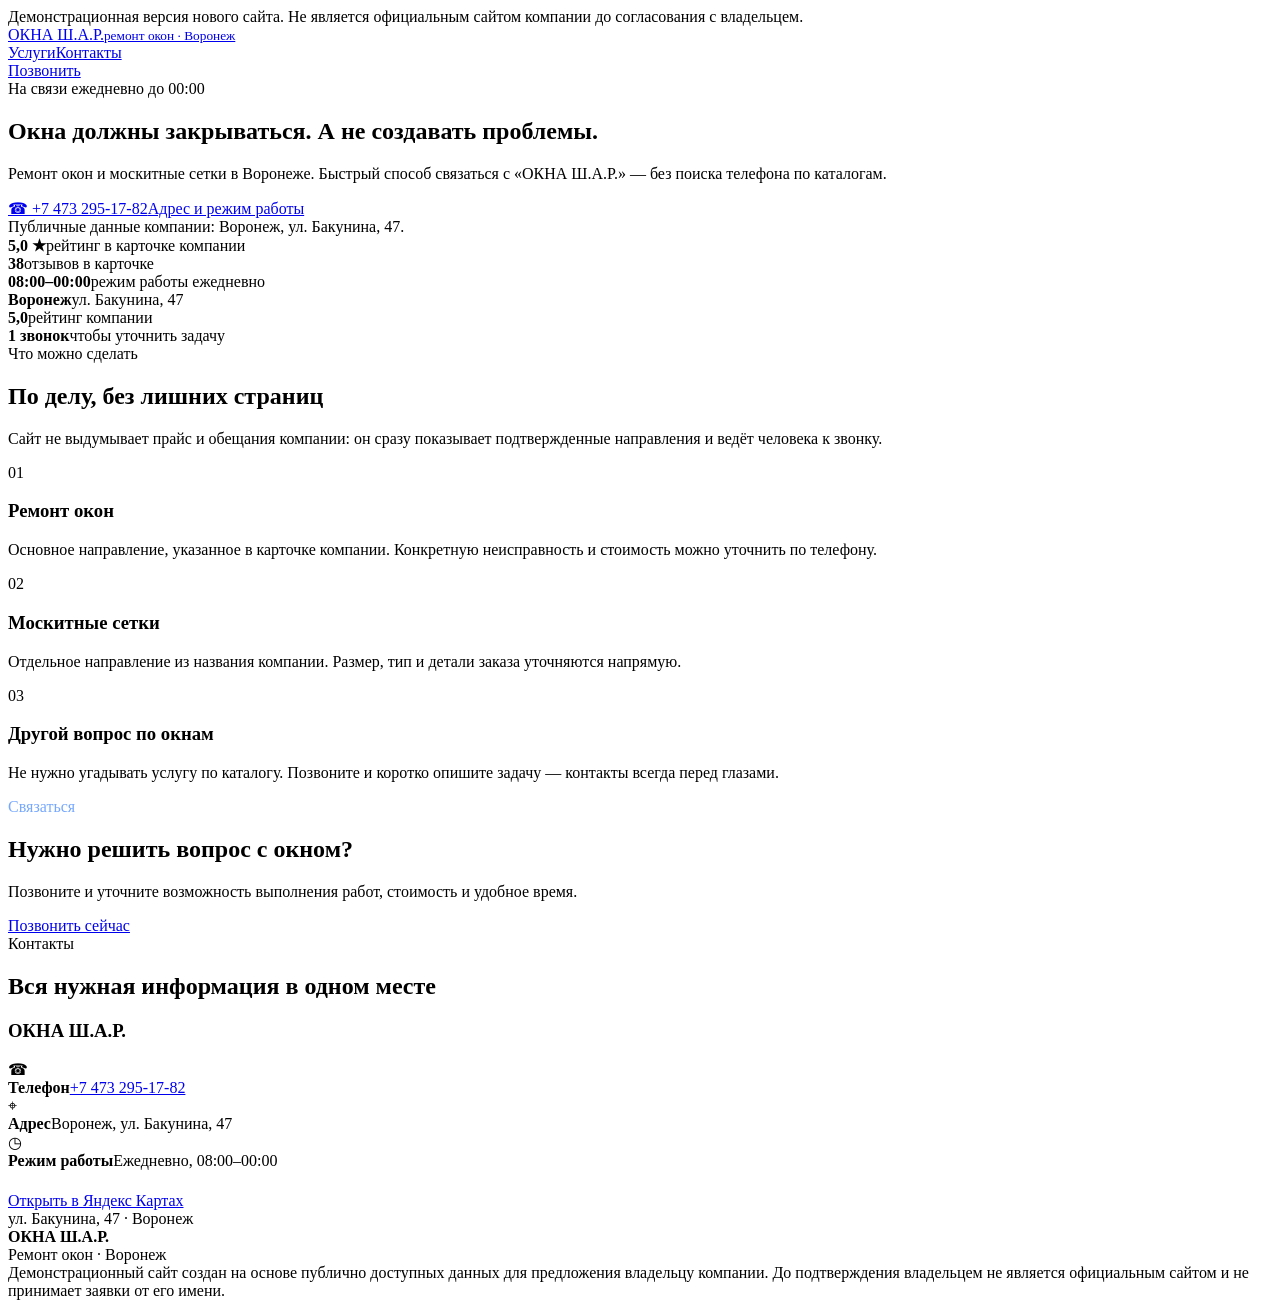
==== index.html @ 25274c92 "Initialize standalone EVO Sites demo" ====
<!doctype html><html lang="ru"><head><meta charset="utf-8"><meta name="viewport" content="width=device-width,initial-scale=1"><meta name="description" content="Ремонт окон и москитные сетки в Воронеже — ОКНА Ш.А.Р. Телефон +7 473 295-17-82."><title>ОКНА Ш.А.Р. — ремонт окон и москитные сетки в Воронеже</title><link rel="stylesheet" href="style.css"></head><body>
<div class="demo-note">Демонстрационная версия нового сайта. Не является официальным сайтом компании до согласования с владельцем.</div>
<header class="site-header"><div class="wrap header-row"><a class="brand" href="#top"><span class="brand-mark"></span><span>ОКНА Ш.А.Р.<small>ремонт окон · Воронеж</small></span></a><nav class="nav"><a href="#services">Услуги</a><a href="#contacts">Контакты</a></nav><a class="call-btn" href="tel:+74732951782">Позвонить</a></div></header>
<main id="top"><section class="hero"><div class="wrap hero-grid"><div><span class="eyebrow"><i class="dot"></i>На связи ежедневно до 00:00</span><h1>Окна должны закрываться. А не создавать проблемы.</h1><p class="lead">Ремонт окон и москитные сетки в Воронеже. Быстрый способ связаться с «ОКНА Ш.А.Р.» — без поиска телефона по каталогам.</p><div class="hero-actions"><a class="primary-btn" href="tel:+74732951782">☎ +7 473 295-17-82</a><a class="ghost-btn" href="#contacts">Адрес и режим работы</a></div><div class="micro">Публичные данные компании: Воронеж, ул. Бакунина, 47.</div></div><div class="window-card"><div class="window-frame"><div class="window-pane"></div><div class="window-pane"><i class="window-handle"></i></div></div><div class="visual-meta"><div class="visual-chip"><b>5,0 ★</b><span>рейтинг в карточке компании</span></div><div class="visual-chip"><b>38</b><span>отзывов в карточке</span></div></div></div></div></section>
<section class="stats"><div class="wrap stats-grid"><div class="stat"><b>08:00–00:00</b><span>режим работы ежедневно</span></div><div class="stat"><b>Воронеж</b><span>ул. Бакунина, 47</span></div><div class="stat"><b>5,0</b><span>рейтинг компании</span></div><div class="stat"><b>1 звонок</b><span>чтобы уточнить задачу</span></div></div></section>
<section class="section white" id="services"><div class="wrap"><div class="section-kicker">Что можно сделать</div><h2>По делу, без лишних страниц</h2><p class="section-intro">Сайт не выдумывает прайс и обещания компании: он сразу показывает подтвержденные направления и ведёт человека к звонку.</p><div class="services"><div class="service"><div class="service-num">01</div><h3>Ремонт окон</h3><p>Основное направление, указанное в карточке компании. Конкретную неисправность и стоимость можно уточнить по телефону.</p></div><div class="service"><div class="service-num">02</div><h3>Москитные сетки</h3><p>Отдельное направление из названия компании. Размер, тип и детали заказа уточняются напрямую.</p></div><div class="service"><div class="service-num">03</div><h3>Другой вопрос по окнам</h3><p>Не нужно угадывать услугу по каталогу. Позвоните и коротко опишите задачу — контакты всегда перед глазами.</p></div></div></div></section>
<section class="section"><div class="wrap"><div class="cta-panel"><div><div class="section-kicker" style="color:#76a8ff">Связаться</div><h2>Нужно решить вопрос с окном?</h2><p>Позвоните и уточните возможность выполнения работ, стоимость и удобное время.</p></div><a class="primary-btn" href="tel:+74732951782">Позвонить сейчас</a></div></div></section>
<section class="section white" id="contacts"><div class="wrap"><div class="section-kicker">Контакты</div><h2>Вся нужная информация в одном месте</h2><div class="location-grid"><div class="location-card"><h3>ОКНА Ш.А.Р.</h3><div class="info-row"><div class="info-icon">☎</div><div><b>Телефон</b><span><a href="tel:+74732951782">+7 473 295-17-82</a></span></div></div><div class="info-row"><div class="info-icon">⌖</div><div><b>Адрес</b><span>Воронеж, ул. Бакунина, 47</span></div></div><div class="info-row"><div class="info-icon">◷</div><div><b>Режим работы</b><span>Ежедневно, 08:00–00:00</span></div></div><div style="margin-top:22px"><a class="ghost-btn" target="_blank" rel="noopener" href="https://yandex.ru/maps/?text=%D0%9E%D0%9A%D0%9D%D0%90%20%D0%A8.%D0%90.%D0%A0.%20%D0%92%D0%BE%D1%80%D0%BE%D0%BD%D0%B5%D0%B6%20%D0%91%D0%B0%D0%BA%D1%83%D0%BD%D0%B8%D0%BD%D0%B0%2047">Открыть в Яндекс Картах</a></div></div><div class="location-card map-card"><div class="pin"></div><div class="map-label">ул. Бакунина, 47 · Воронеж</div></div></div></div></section></main>
<footer class="site-footer"><div class="wrap footer-row"><div><strong>ОКНА Ш.А.Р.</strong><br>Ремонт окон · Воронеж</div><div class="legal">Демонстрационный сайт создан на основе публично доступных данных для предложения владельцу компании. До подтверждения владельцем не является официальным сайтом и не принимает заявки от его имени.</div></div></footer>
</body></html>
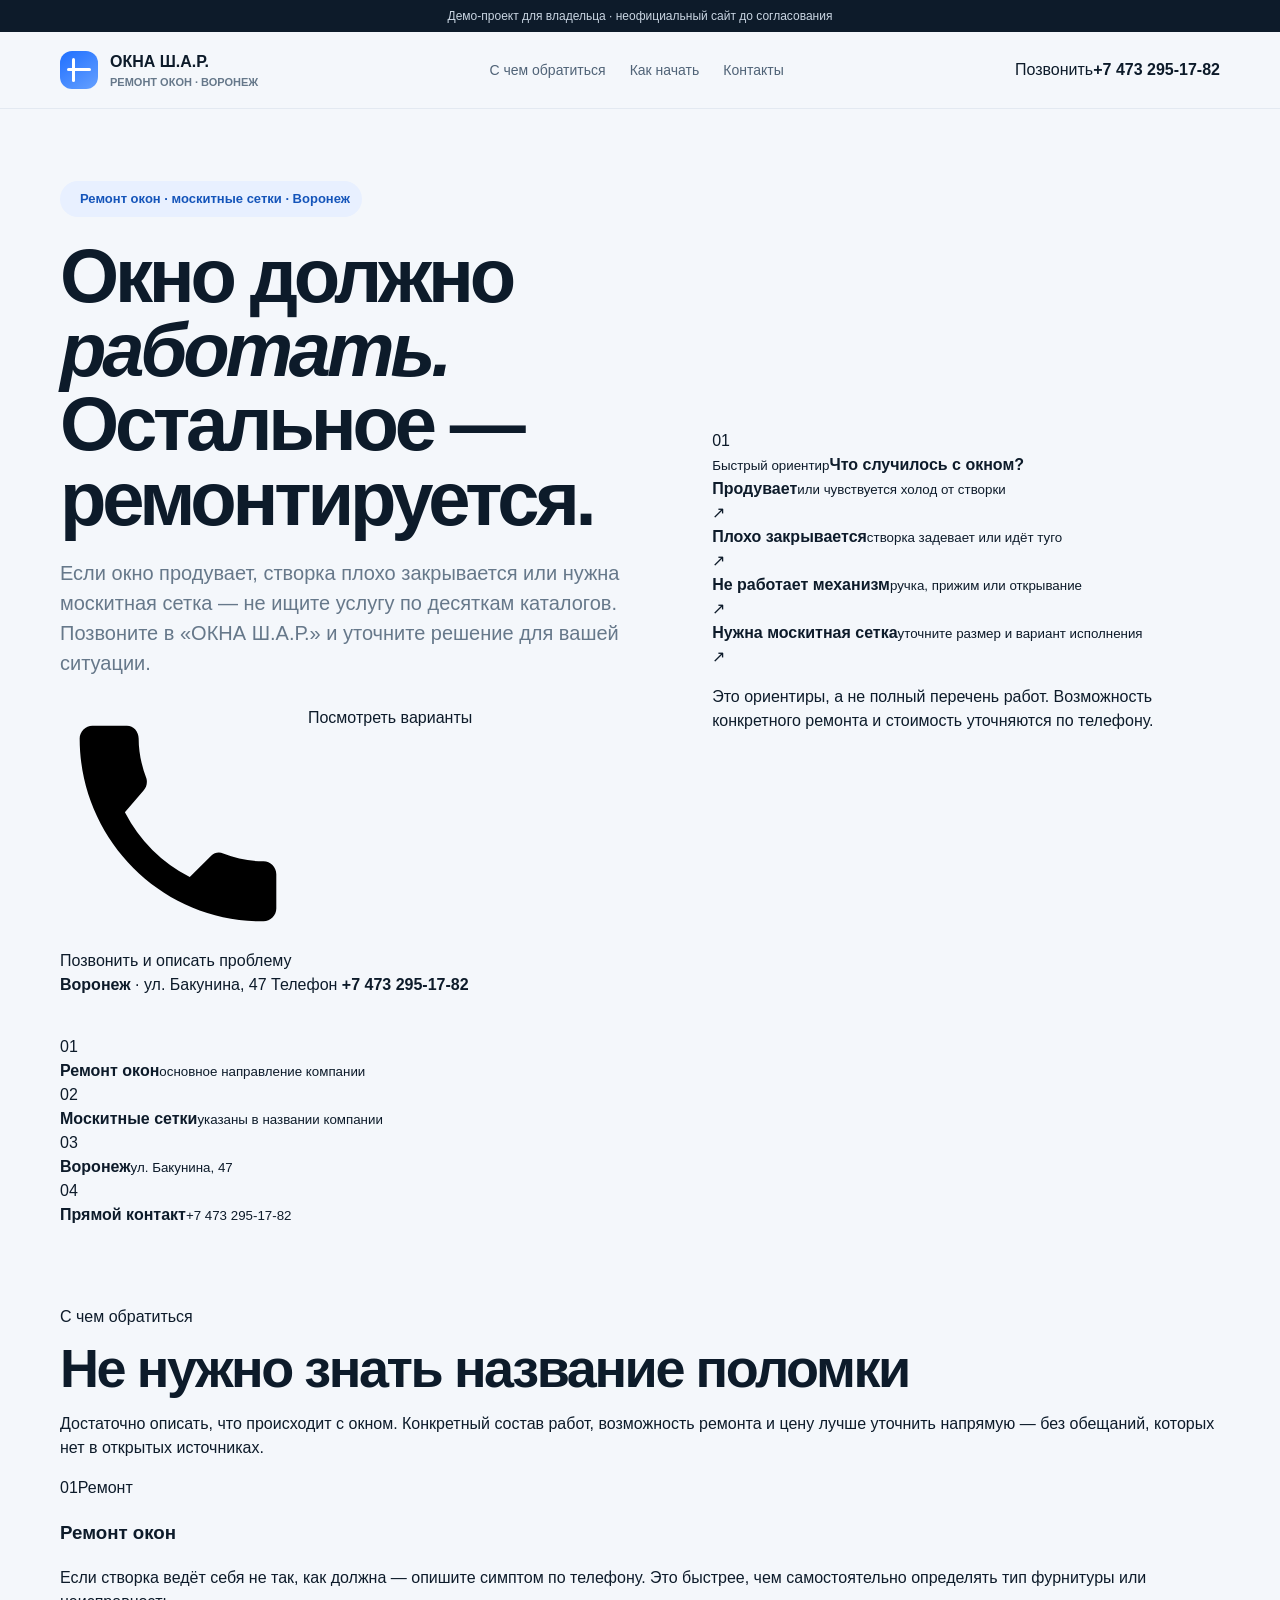
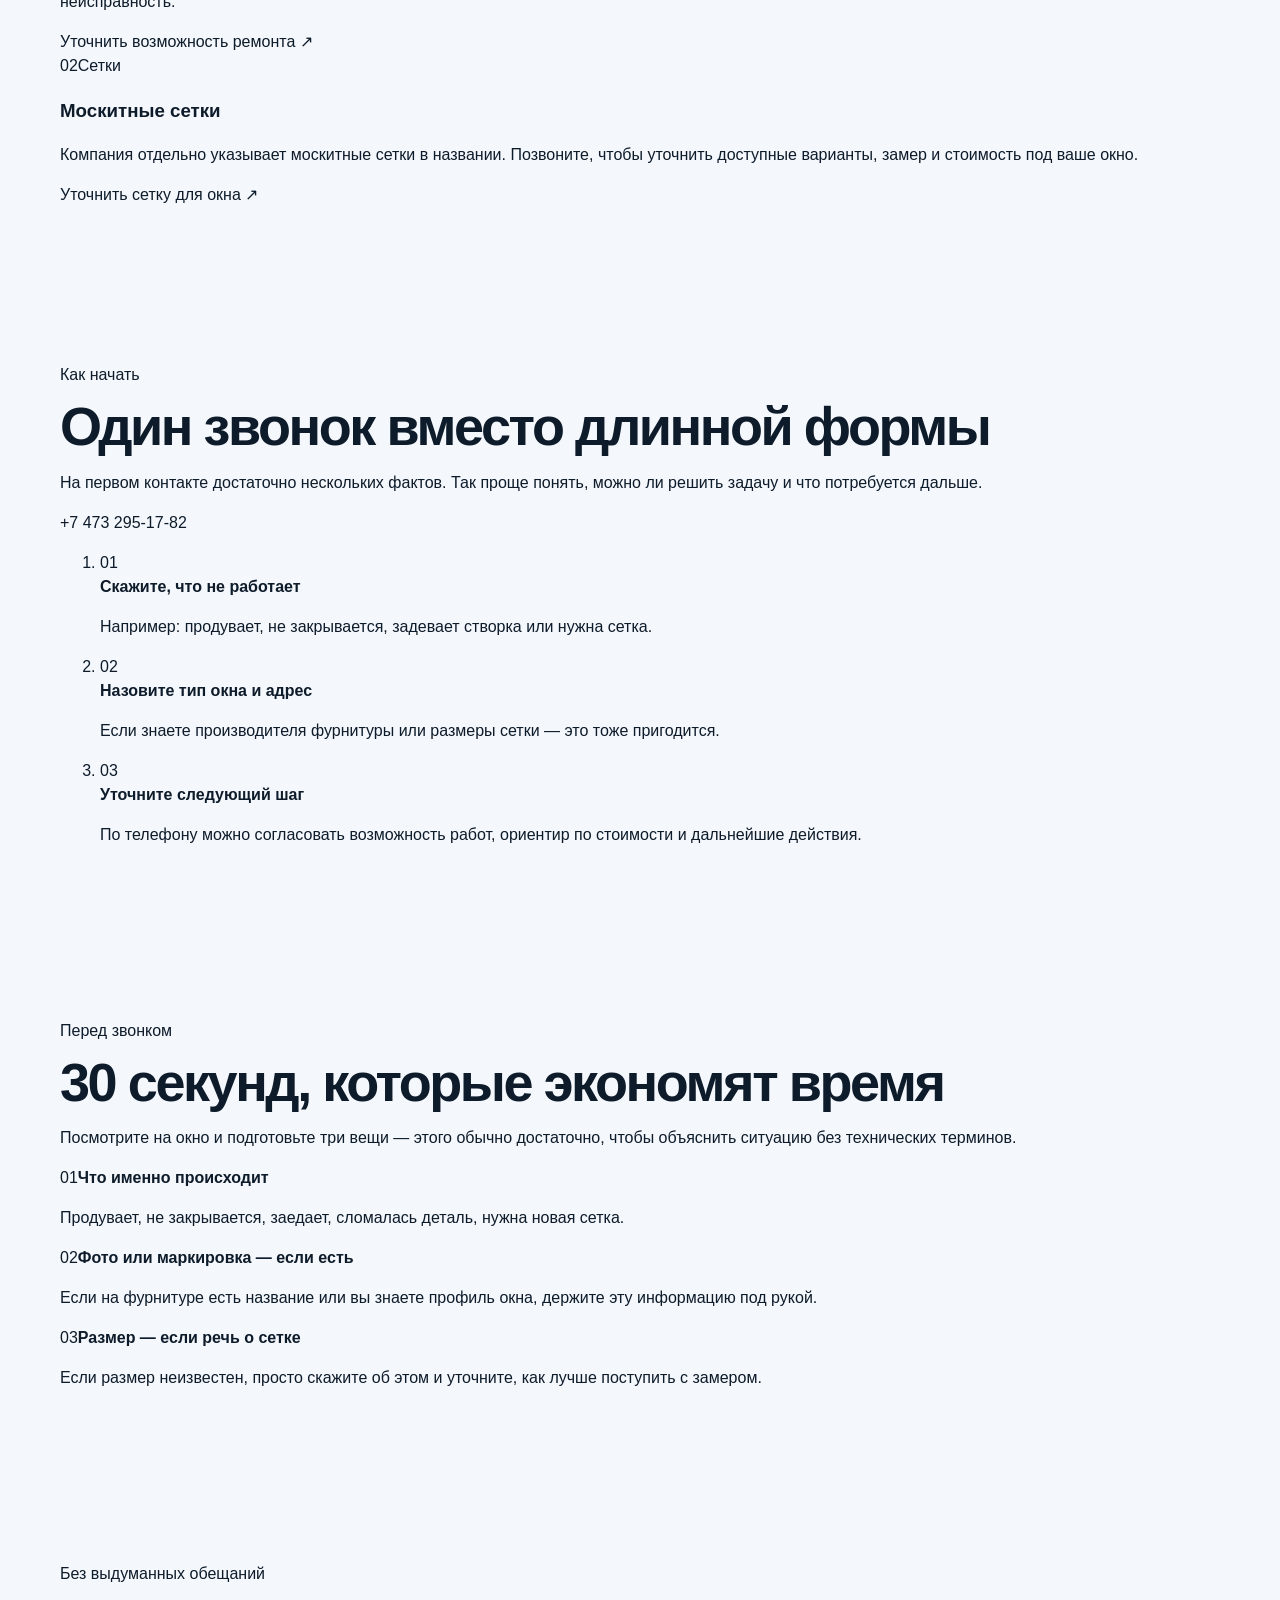
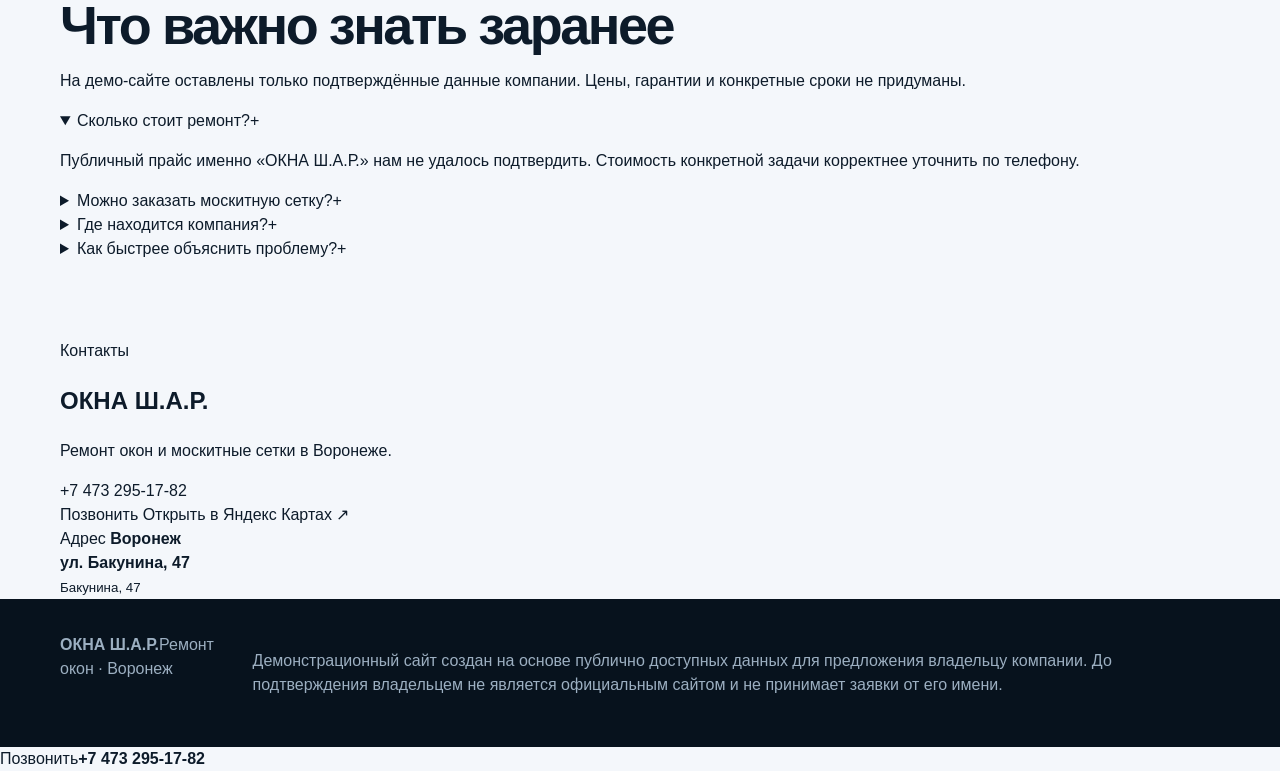
==== commit 98b9e955: "Rebuild Okna SHAR demo with conversion-first design" ====
--- a/index.html
+++ b/index.html
@@ -1,10 +1,188 @@
-<!doctype html><html lang="ru"><head><meta charset="utf-8"><meta name="viewport" content="width=device-width,initial-scale=1"><meta name="description" content="Ремонт окон и москитные сетки в Воронеже — ОКНА Ш.А.Р. Телефон +7 473 295-17-82."><title>ОКНА Ш.А.Р. — ремонт окон и москитные сетки в Воронеже</title><link rel="stylesheet" href="style.css"></head><body>
-<div class="demo-note">Демонстрационная версия нового сайта. Не является официальным сайтом компании до согласования с владельцем.</div>
-<header class="site-header"><div class="wrap header-row"><a class="brand" href="#top"><span class="brand-mark"></span><span>ОКНА Ш.А.Р.<small>ремонт окон · Воронеж</small></span></a><nav class="nav"><a href="#services">Услуги</a><a href="#contacts">Контакты</a></nav><a class="call-btn" href="tel:+74732951782">Позвонить</a></div></header>
-<main id="top"><section class="hero"><div class="wrap hero-grid"><div><span class="eyebrow"><i class="dot"></i>На связи ежедневно до 00:00</span><h1>Окна должны закрываться. А не создавать проблемы.</h1><p class="lead">Ремонт окон и москитные сетки в Воронеже. Быстрый способ связаться с «ОКНА Ш.А.Р.» — без поиска телефона по каталогам.</p><div class="hero-actions"><a class="primary-btn" href="tel:+74732951782">☎ +7 473 295-17-82</a><a class="ghost-btn" href="#contacts">Адрес и режим работы</a></div><div class="micro">Публичные данные компании: Воронеж, ул. Бакунина, 47.</div></div><div class="window-card"><div class="window-frame"><div class="window-pane"></div><div class="window-pane"><i class="window-handle"></i></div></div><div class="visual-meta"><div class="visual-chip"><b>5,0 ★</b><span>рейтинг в карточке компании</span></div><div class="visual-chip"><b>38</b><span>отзывов в карточке</span></div></div></div></div></section>
-<section class="stats"><div class="wrap stats-grid"><div class="stat"><b>08:00–00:00</b><span>режим работы ежедневно</span></div><div class="stat"><b>Воронеж</b><span>ул. Бакунина, 47</span></div><div class="stat"><b>5,0</b><span>рейтинг компании</span></div><div class="stat"><b>1 звонок</b><span>чтобы уточнить задачу</span></div></div></section>
-<section class="section white" id="services"><div class="wrap"><div class="section-kicker">Что можно сделать</div><h2>По делу, без лишних страниц</h2><p class="section-intro">Сайт не выдумывает прайс и обещания компании: он сразу показывает подтвержденные направления и ведёт человека к звонку.</p><div class="services"><div class="service"><div class="service-num">01</div><h3>Ремонт окон</h3><p>Основное направление, указанное в карточке компании. Конкретную неисправность и стоимость можно уточнить по телефону.</p></div><div class="service"><div class="service-num">02</div><h3>Москитные сетки</h3><p>Отдельное направление из названия компании. Размер, тип и детали заказа уточняются напрямую.</p></div><div class="service"><div class="service-num">03</div><h3>Другой вопрос по окнам</h3><p>Не нужно угадывать услугу по каталогу. Позвоните и коротко опишите задачу — контакты всегда перед глазами.</p></div></div></div></section>
-<section class="section"><div class="wrap"><div class="cta-panel"><div><div class="section-kicker" style="color:#76a8ff">Связаться</div><h2>Нужно решить вопрос с окном?</h2><p>Позвоните и уточните возможность выполнения работ, стоимость и удобное время.</p></div><a class="primary-btn" href="tel:+74732951782">Позвонить сейчас</a></div></div></section>
-<section class="section white" id="contacts"><div class="wrap"><div class="section-kicker">Контакты</div><h2>Вся нужная информация в одном месте</h2><div class="location-grid"><div class="location-card"><h3>ОКНА Ш.А.Р.</h3><div class="info-row"><div class="info-icon">☎</div><div><b>Телефон</b><span><a href="tel:+74732951782">+7 473 295-17-82</a></span></div></div><div class="info-row"><div class="info-icon">⌖</div><div><b>Адрес</b><span>Воронеж, ул. Бакунина, 47</span></div></div><div class="info-row"><div class="info-icon">◷</div><div><b>Режим работы</b><span>Ежедневно, 08:00–00:00</span></div></div><div style="margin-top:22px"><a class="ghost-btn" target="_blank" rel="noopener" href="https://yandex.ru/maps/?text=%D0%9E%D0%9A%D0%9D%D0%90%20%D0%A8.%D0%90.%D0%A0.%20%D0%92%D0%BE%D1%80%D0%BE%D0%BD%D0%B5%D0%B6%20%D0%91%D0%B0%D0%BA%D1%83%D0%BD%D0%B8%D0%BD%D0%B0%2047">Открыть в Яндекс Картах</a></div></div><div class="location-card map-card"><div class="pin"></div><div class="map-label">ул. Бакунина, 47 · Воронеж</div></div></div></div></section></main>
-<footer class="site-footer"><div class="wrap footer-row"><div><strong>ОКНА Ш.А.Р.</strong><br>Ремонт окон · Воронеж</div><div class="legal">Демонстрационный сайт создан на основе публично доступных данных для предложения владельцу компании. До подтверждения владельцем не является официальным сайтом и не принимает заявки от его имени.</div></div></footer>
-</body></html>+<!doctype html>
+<html lang="ru">
+<head>
+  <meta charset="utf-8">
+  <meta name="viewport" content="width=device-width,initial-scale=1,viewport-fit=cover">
+  <meta name="theme-color" content="#171816">
+  <meta name="description" content="ОКНА Ш.А.Р. — ремонт окон и москитные сетки в Воронеже. Телефон +7 473 295-17-82, ул. Бакунина, 47.">
+  <meta property="og:title" content="ОКНА Ш.А.Р. — ремонт окон в Воронеже">
+  <meta property="og:description" content="Ремонт окон и москитные сетки. Быстро уточнить возможность работ — по телефону +7 473 295-17-82.">
+  <title>ОКНА Ш.А.Р. — ремонт окон и москитные сетки в Воронеже</title>
+  <link rel="stylesheet" href="style.css">
+  <script type="application/ld+json">{"@context":"https://schema.org","@type":"LocalBusiness","name":"ОКНА Ш.А.Р.","description":"Ремонт окон и москитные сетки в Воронеже","telephone":"+7 473 295-17-82","address":{"@type":"PostalAddress","streetAddress":"ул. Бакунина, 47","addressLocality":"Воронеж","addressCountry":"RU"}}</script>
+</head>
+<body>
+  <div class="demo-note">Демо-проект для владельца · неофициальный сайт до согласования</div>
+  <header class="site-header">
+    <div class="wrap header-row">
+      <a class="brand" href="#top" aria-label="ОКНА Ш.А.Р. — на главную">
+        <span class="brand-mark" aria-hidden="true"><i></i><i></i></span>
+        <span class="brand-copy"><strong>ОКНА Ш.А.Р.</strong><small>ремонт окон · Воронеж</small></span>
+      </a>
+      <nav class="nav" aria-label="Основная навигация">
+        <a href="#problems">С чем обратиться</a>
+        <a href="#how">Как начать</a>
+        <a href="#contacts">Контакты</a>
+      </nav>
+      <a class="header-call" href="tel:+74732951782"><span>Позвонить</span><b>+7 473 295-17-82</b></a>
+    </div>
+  </header>
+
+  <main id="top">
+    <section class="hero">
+      <div class="wrap hero-grid">
+        <div class="hero-copy">
+          <div class="eyebrow"><span class="eyebrow-dot"></span> Ремонт окон · москитные сетки · Воронеж</div>
+          <h1>Окно должно <em>работать.</em><br>Остальное — ремонтируется.</h1>
+          <p class="lead">Если окно продувает, створка плохо закрывается или нужна москитная сетка — не ищите услугу по десяткам каталогов. Позвоните в «ОКНА Ш.А.Р.» и уточните решение для вашей ситуации.</p>
+          <div class="hero-actions">
+            <a class="btn btn-primary" href="tel:+74732951782">
+              <svg viewBox="0 0 24 24" aria-hidden="true"><path d="M6.6 10.8a15.5 15.5 0 0 0 6.6 6.6l2.2-2.2c.3-.3.8-.4 1.2-.2 1.3.5 2.7.8 4.1.8.7 0 1.3.6 1.3 1.3v3.5c0 .7-.6 1.3-1.3 1.3C10.4 22 2 13.6 2 3.3 2 2.6 2.6 2 3.3 2h3.5C7.5 2 8 2.6 8 3.3c0 1.4.3 2.8.8 4.1.1.4 0 .9-.3 1.2l-1.9 2.2Z"/></svg>
+              Позвонить и описать проблему
+            </a>
+            <a class="btn btn-secondary" href="#problems">Посмотреть варианты</a>
+          </div>
+          <div class="hero-facts" aria-label="Контактные данные">
+            <span><b>Воронеж</b> · ул. Бакунина, 47</span>
+            <span class="separator"></span>
+            <span>Телефон <b>+7 473 295-17-82</b></span>
+          </div>
+        </div>
+
+        <div class="diagnostic" aria-label="Подсказка по типичным проблемам с окнами">
+          <div class="diag-head">
+            <span class="diag-index">01</span>
+            <div><small>Быстрый ориентир</small><strong>Что случилось с окном?</strong></div>
+          </div>
+          <div class="diag-list">
+            <div class="diag-item">
+              <span class="diag-icon wind" aria-hidden="true"><i></i><i></i><i></i></span>
+              <div><b>Продувает</b><small>или чувствуется холод от створки</small></div>
+              <span class="arrow">↗</span>
+            </div>
+            <div class="diag-item">
+              <span class="diag-icon frame" aria-hidden="true"><i></i></span>
+              <div><b>Плохо закрывается</b><small>створка задевает или идёт туго</small></div>
+              <span class="arrow">↗</span>
+            </div>
+            <div class="diag-item">
+              <span class="diag-icon handle" aria-hidden="true"><i></i></span>
+              <div><b>Не работает механизм</b><small>ручка, прижим или открывание</small></div>
+              <span class="arrow">↗</span>
+            </div>
+            <div class="diag-item accent-row">
+              <span class="diag-icon mesh" aria-hidden="true"><i></i></span>
+              <div><b>Нужна москитная сетка</b><small>уточните размер и вариант исполнения</small></div>
+              <span class="arrow">↗</span>
+            </div>
+          </div>
+          <p class="diag-foot">Это ориентиры, а не полный перечень работ. Возможность конкретного ремонта и стоимость уточняются по телефону.</p>
+        </div>
+      </div>
+    </section>
+
+    <section class="proof-strip" aria-label="Проверенные данные компании">
+      <div class="wrap proof-grid">
+        <div class="proof-item"><span>01</span><div><b>Ремонт окон</b><small>основное направление компании</small></div></div>
+        <div class="proof-item"><span>02</span><div><b>Москитные сетки</b><small>указаны в названии компании</small></div></div>
+        <div class="proof-item"><span>03</span><div><b>Воронеж</b><small>ул. Бакунина, 47</small></div></div>
+        <div class="proof-item"><span>04</span><div><b>Прямой контакт</b><small>+7 473 295-17-82</small></div></div>
+      </div>
+    </section>
+
+    <section class="section" id="problems">
+      <div class="wrap">
+        <div class="section-head split-head">
+          <div><span class="kicker">С чем обратиться</span><h2>Не нужно знать название поломки</h2></div>
+          <p>Достаточно описать, что происходит с окном. Конкретный состав работ, возможность ремонта и цену лучше уточнить напрямую — без обещаний, которых нет в открытых источниках.</p>
+        </div>
+        <div class="service-grid">
+          <article class="service-card service-dark">
+            <div class="service-top"><span class="num">01</span><span class="pill">Ремонт</span></div>
+            <div class="service-visual window-visual" aria-hidden="true"><span class="pane left"></span><span class="pane right"><i></i></span><span class="draft a"></span><span class="draft b"></span></div>
+            <h3>Ремонт окон</h3>
+            <p>Если створка ведёт себя не так, как должна — опишите симптом по телефону. Это быстрее, чем самостоятельно определять тип фурнитуры или неисправность.</p>
+            <a class="text-link light" href="tel:+74732951782">Уточнить возможность ремонта <span>↗</span></a>
+          </article>
+
+          <article class="service-card service-light">
+            <div class="service-top"><span class="num">02</span><span class="pill">Сетки</span></div>
+            <div class="service-visual mesh-visual" aria-hidden="true"><div class="mesh-field"></div><span class="bug b1"></span><span class="bug b2"></span></div>
+            <h3>Москитные сетки</h3>
+            <p>Компания отдельно указывает москитные сетки в названии. Позвоните, чтобы уточнить доступные варианты, замер и стоимость под ваше окно.</p>
+            <a class="text-link" href="tel:+74732951782">Уточнить сетку для окна <span>↗</span></a>
+          </article>
+        </div>
+      </div>
+    </section>
+
+    <section class="section section-ink" id="how">
+      <div class="wrap how-grid">
+        <div class="how-intro">
+          <span class="kicker kicker-warm">Как начать</span>
+          <h2>Один звонок вместо длинной формы</h2>
+          <p>На первом контакте достаточно нескольких фактов. Так проще понять, можно ли решить задачу и что потребуется дальше.</p>
+          <a class="btn btn-warm" href="tel:+74732951782">+7 473 295-17-82</a>
+        </div>
+        <ol class="steps">
+          <li><span>01</span><div><b>Скажите, что не работает</b><p>Например: продувает, не закрывается, задевает створка или нужна сетка.</p></div></li>
+          <li><span>02</span><div><b>Назовите тип окна и адрес</b><p>Если знаете производителя фурнитуры или размеры сетки — это тоже пригодится.</p></div></li>
+          <li><span>03</span><div><b>Уточните следующий шаг</b><p>По телефону можно согласовать возможность работ, ориентир по стоимости и дальнейшие действия.</p></div></li>
+        </ol>
+      </div>
+    </section>
+
+    <section class="section section-soft">
+      <div class="wrap">
+        <div class="section-head"><span class="kicker">Перед звонком</span><h2>30 секунд, которые экономят время</h2><p>Посмотрите на окно и подготовьте три вещи — этого обычно достаточно, чтобы объяснить ситуацию без технических терминов.</p></div>
+        <div class="prep-grid">
+          <div class="prep-card"><span>01</span><b>Что именно происходит</b><p>Продувает, не закрывается, заедает, сломалась деталь, нужна новая сетка.</p></div>
+          <div class="prep-card"><span>02</span><b>Фото или маркировка — если есть</b><p>Если на фурнитуре есть название или вы знаете профиль окна, держите эту информацию под рукой.</p></div>
+          <div class="prep-card"><span>03</span><b>Размер — если речь о сетке</b><p>Если размер неизвестен, просто скажите об этом и уточните, как лучше поступить с замером.</p></div>
+        </div>
+      </div>
+    </section>
+
+    <section class="section" id="faq">
+      <div class="wrap faq-grid">
+        <div class="faq-title"><span class="kicker">Без выдуманных обещаний</span><h2>Что важно знать заранее</h2><p>На демо-сайте оставлены только подтверждённые данные компании. Цены, гарантии и конкретные сроки не придуманы.</p></div>
+        <div class="faq-list">
+          <details open><summary>Сколько стоит ремонт?<span>+</span></summary><p>Публичный прайс именно «ОКНА Ш.А.Р.» нам не удалось подтвердить. Стоимость конкретной задачи корректнее уточнить по телефону.</p></details>
+          <details><summary>Можно заказать москитную сетку?<span>+</span></summary><p>Москитные сетки указаны в названии компании. Тип, размер, замер и стоимость лучше согласовать напрямую.</p></details>
+          <details><summary>Где находится компания?<span>+</span></summary><p>Воронеж, ул. Бакунина, 47. Ниже есть кнопка для открытия адреса в Яндекс Картах.</p></details>
+          <details><summary>Как быстрее объяснить проблему?<span>+</span></summary><p>Назовите симптом: например, «продувает», «створка задевает», «ручка не работает» или «нужна сетка». Не обязательно знать техническое название детали.</p></details>
+        </div>
+      </div>
+    </section>
+
+    <section class="contact-section" id="contacts">
+      <div class="wrap contact-shell">
+        <div class="contact-main">
+          <span class="kicker kicker-warm">Контакты</span>
+          <h2>ОКНА Ш.А.Р.</h2>
+          <p class="contact-lead">Ремонт окон и москитные сетки в Воронеже.</p>
+          <a class="phone-big" href="tel:+74732951782">+7 473 295-17-82</a>
+          <div class="contact-actions">
+            <a class="btn btn-warm" href="tel:+74732951782">Позвонить</a>
+            <a class="btn btn-outline-dark" target="_blank" rel="noopener" href="https://yandex.ru/maps/?text=%D0%9E%D0%9A%D0%9D%D0%90%20%D0%A8.%D0%90.%D0%A0.%20%D0%92%D0%BE%D1%80%D0%BE%D0%BD%D0%B5%D0%B6%20%D0%91%D0%B0%D0%BA%D1%83%D0%BD%D0%B8%D0%BD%D0%B0%2047">Открыть в Яндекс Картах ↗</a>
+          </div>
+        </div>
+        <div class="address-panel">
+          <span class="address-label">Адрес</span>
+          <strong>Воронеж<br>ул. Бакунина, 47</strong>
+          <div class="mini-map" aria-hidden="true"><span class="road r1"></span><span class="road r2"></span><span class="road r3"></span><span class="map-pin"><i></i></span><small>Бакунина, 47</small></div>
+        </div>
+      </div>
+    </section>
+  </main>
+
+  <footer class="site-footer">
+    <div class="wrap footer-row">
+      <div class="footer-brand"><b>ОКНА Ш.А.Р.</b><span>Ремонт окон · Воронеж</span></div>
+      <p>Демонстрационный сайт создан на основе публично доступных данных для предложения владельцу компании. До подтверждения владельцем не является официальным сайтом и не принимает заявки от его имени.</p>
+    </div>
+  </footer>
+
+  <a class="mobile-call" href="tel:+74732951782" aria-label="Позвонить в ОКНА Ш.А.Р."><span>Позвонить</span><b>+7 473 295-17-82</b></a>
+</body>
+</html>
--- a/style.css
+++ b/style.css
@@ -0,0 +1 @@
+:root{--bg:#f4f7fb;--ink:#0d1b2a;--muted:#66788a;--line:#dfe7ef;--card:#fff;--accent:#1f6fff;--accent2:#0e4fc3;--night:#081522;--radius:28px;--shadow:0 24px 70px rgba(13,27,42,.10)}*{box-sizing:border-box}html{scroll-behavior:smooth}body{margin:0;background:var(--bg);color:var(--ink);font-family:-apple-system,BlinkMacSystemFont,"Segoe UI",Roboto,Arial,sans-serif;line-height:1.5}a{color:inherit;text-decoration:none}.wrap{width:min(1160px,calc(100% - 32px));margin:auto}.demo-note{background:#0d1b2a;color:#c9d5e2;font-size:12px;text-align:center;padding:7px 16px}.site-header{position:sticky;top:0;z-index:30;background:rgba(244,247,251,.96);border-bottom:1px solid rgba(223,231,239,.8)}.header-row{height:76px;display:flex;align-items:center;justify-content:space-between;gap:20px}.brand{display:flex;align-items:center;gap:12px;font-weight:850}.brand-mark{width:38px;height:38px;border-radius:12px;background:linear-gradient(145deg,var(--accent),#65a0ff);position:relative}.brand-mark:before,.brand-mark:after{content:"";position:absolute;background:white;border-radius:2px}.brand-mark:before{width:3px;height:24px;left:12px;top:7px}.brand-mark:after{height:3px;width:24px;left:7px;top:17px}.brand small{display:block;color:var(--muted);font-weight:650;font-size:11px;text-transform:uppercase}.nav{display:flex;gap:24px;color:#506377;font-size:14px}.call-btn,.primary-btn{display:inline-flex;align-items:center;justify-content:center;gap:8px;border-radius:16px;background:var(--accent);color:#fff;font-weight:800;padding:14px 20px}.ghost-btn{display:inline-flex;align-items:center;justify-content:center;border:1px solid var(--line);background:white;border-radius:16px;padding:14px 20px;font-weight:780}.hero{padding:72px 0 38px}.hero-grid{display:grid;grid-template-columns:1.08fr .92fr;gap:56px;align-items:center}.eyebrow{display:inline-flex;align-items:center;gap:8px;background:#e8f0ff;color:#1555ba;border-radius:999px;padding:8px 12px;font-size:13px;font-weight:800}.dot{width:8px;height:8px;background:#19a66f;border-radius:50%}h1{font-size:clamp(42px,6vw,76px);line-height:.98;letter-spacing:-.055em;margin:22px 0}.lead{font-size:20px;color:var(--muted);max-width:700px;margin:0 0 28px}.hero-actions{display:flex;gap:12px;flex-wrap:wrap}.micro{margin-top:18px;color:#75869a;font-size:13px}.window-card{background:linear-gradient(160deg,#0b2034,#0a1724);border-radius:36px;padding:26px;min-height:470px}.window-frame{position:relative;height:292px;border:12px solid #e9f2fb;border-radius:10px;background:linear-gradient(145deg,#9ecbf5 0%,#dbeeff 45%,#a4cef3 100%);display:grid;grid-template-columns:1fr 1fr;gap:9px}.window-pane{border:7px solid white;position:relative}.window-pane:after{content:"";position:absolute;left:50%;top:0;width:5px;height:100%;background:white;transform:translateX(-50%)}.window-handle{position:absolute;width:6px;height:42px;border-radius:9px;background:#0c2135;right:-4px;top:50%;transform:translateY(-50%)}.visual-meta{display:grid;grid-template-columns:1fr 1fr;gap:12px;margin-top:18px}.visual-chip{padding:15px;border:1px solid rgba(255,255,255,.12);border-radius:18px;background:rgba(255,255,255,.06);color:#fff}.visual-chip span{display:block;color:#9fb3c8;font-size:12px}.stats{padding:14px 0 66px}.stats-grid{display:grid;grid-template-columns:repeat(4,1fr);gap:14px}.stat{background:var(--card);border:1px solid var(--line);border-radius:22px;padding:22px}.stat b{display:block;font-size:25px}.stat span{display:block;color:var(--muted);font-size:13px}.section{padding:78px 0}.section.white{background:white}.section-kicker{font-size:12px;font-weight:850;color:var(--accent);text-transform:uppercase;letter-spacing:.12em}.section h2{font-size:clamp(34px,4.5vw,54px);letter-spacing:-.045em;line-height:1.02;margin:12px 0 14px}.section-intro{color:var(--muted);font-size:18px;max-width:700px}.services{display:grid;grid-template-columns:repeat(3,1fr);gap:18px;margin-top:34px}.service{border:1px solid var(--line);background:#fbfdff;border-radius:26px;padding:28px;min-height:220px}.service-num{width:42px;height:42px;border-radius:13px;background:#e9f1ff;color:#1f6fff;display:grid;place-items:center;font-weight:900}.service h3{font-size:23px;margin:20px 0 9px}.service p{margin:0;color:var(--muted)}.cta-panel{background:var(--night);color:#fff;border-radius:34px;padding:42px;display:grid;grid-template-columns:1fr auto;gap:32px;align-items:center}.cta-panel h2{margin:0 0 10px}.cta-panel p{color:#aebdca;margin:0}.location-grid{display:grid;grid-template-columns:1fr 1fr;gap:22px;margin-top:34px}.location-card{background:white;border:1px solid var(--line);border-radius:28px;padding:30px}.info-row{display:flex;gap:13px;padding:13px 0;border-bottom:1px solid #edf2f7}.info-icon{width:38px;height:38px;flex:0 0 38px;border-radius:12px;background:#edf4ff;display:grid;place-items:center;color:var(--accent);font-weight:900}.info-row b{display:block;font-size:14px}.info-row span{color:var(--muted);font-size:14px}.map-card{min-height:300px;background:linear-gradient(145deg,#dce8f2,#f8fbfe);position:relative}.pin{position:absolute;left:50%;top:44%;width:64px;height:64px;border-radius:50%;background:var(--accent);transform:translate(-50%,-50%)}.pin:after{content:"";position:absolute;width:20px;height:20px;border-radius:50%;background:white;left:22px;top:22px}.map-label{position:absolute;left:50%;bottom:26px;transform:translateX(-50%);background:white;border-radius:14px;padding:10px 14px;font-weight:800;white-space:nowrap}.site-footer{background:#07121d;color:#9cafc1;padding:34px 0}.footer-row{display:flex;justify-content:space-between;gap:30px}.footer-row strong{color:white}.legal{font-size:11px;max-width:680px;text-align:right}@media(max-width:900px){.nav{display:none}.hero-grid,.location-grid{grid-template-columns:1fr}.stats-grid{grid-template-columns:1fr 1fr}.services{grid-template-columns:1fr}.cta-panel{grid-template-columns:1fr}.footer-row{flex-direction:column}.legal{text-align:left}.brand small{display:none}}@media(max-width:560px){.wrap{width:min(100% - 22px,1160px)}.call-btn{padding:12px 14px;font-size:13px}h1{font-size:44px}.lead{font-size:17px}.hero-actions>*{width:100%}.window-card{padding:16px;min-height:370px}.window-frame{height:235px}.stat{padding:17px}.section{padding:58px 0}.cta-panel{padding:28px}.map-label{white-space:normal;text-align:center}.demo-note{font-size:10px}}
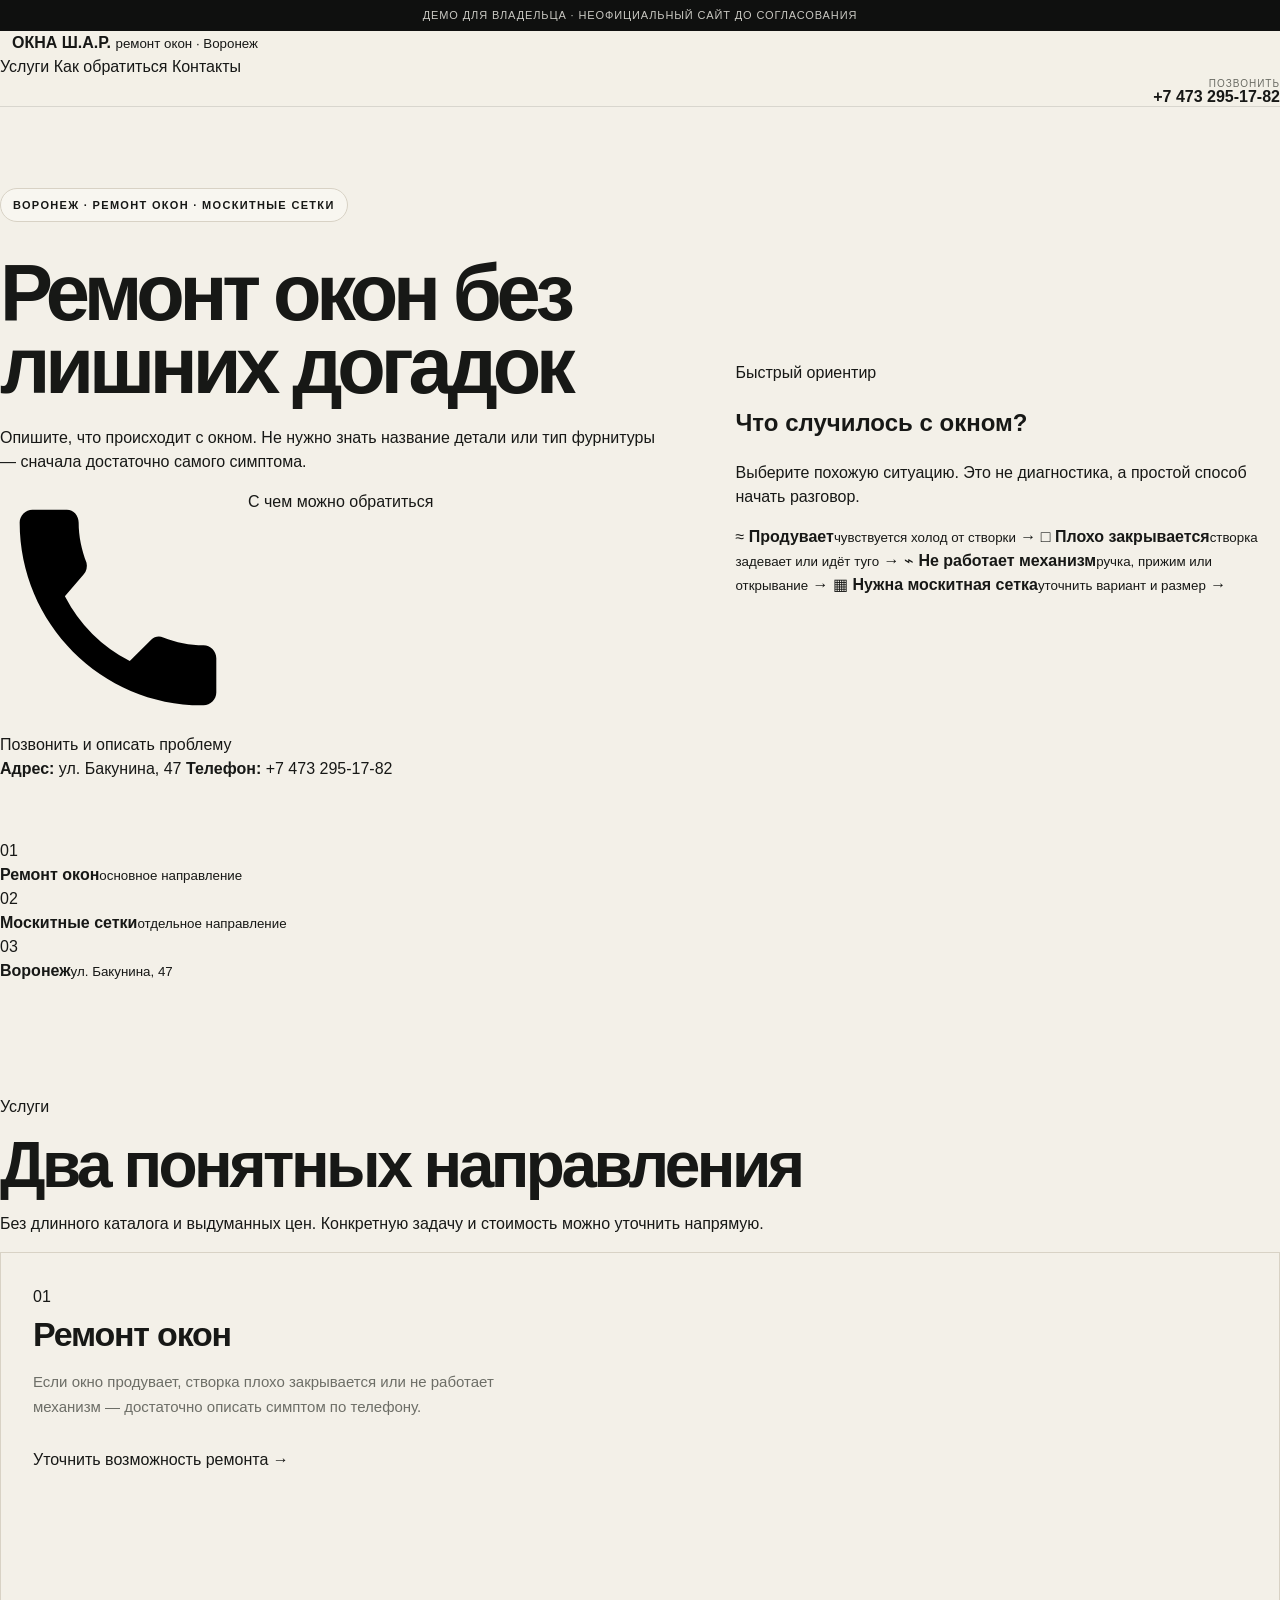
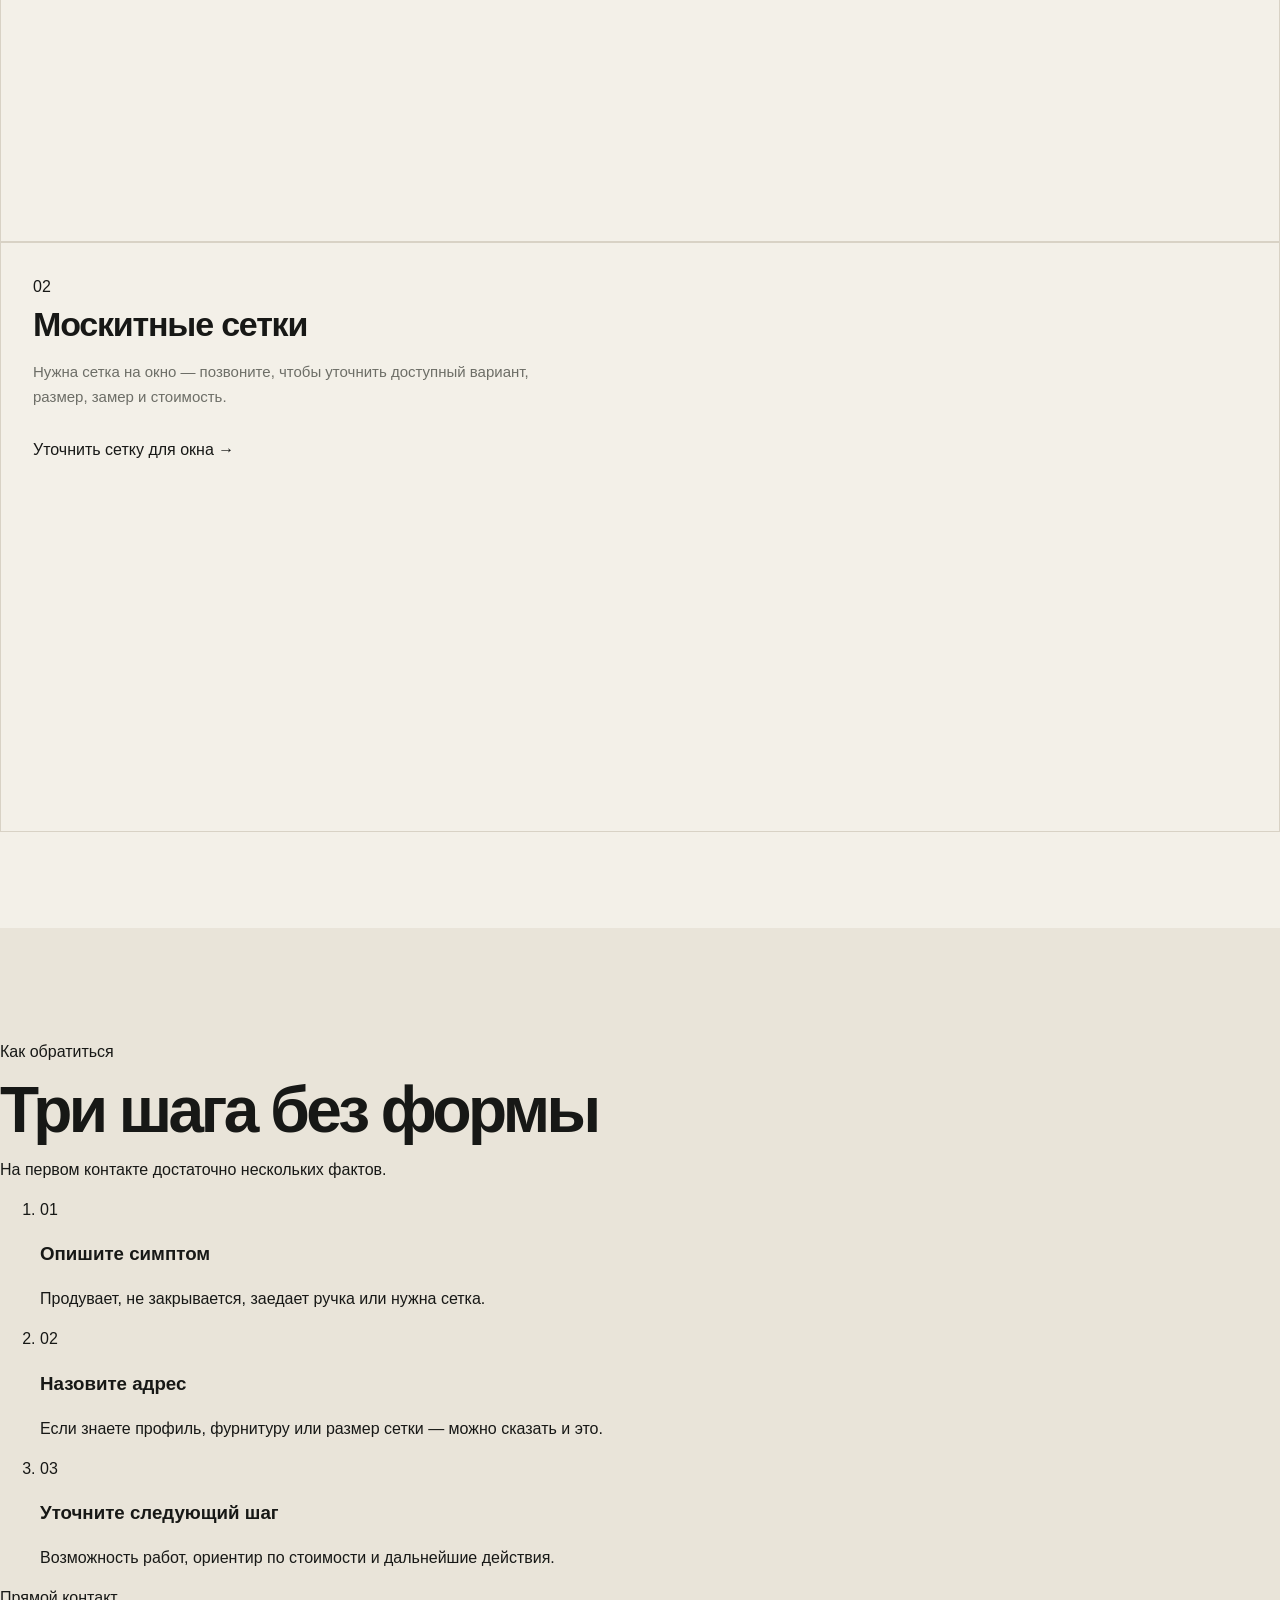
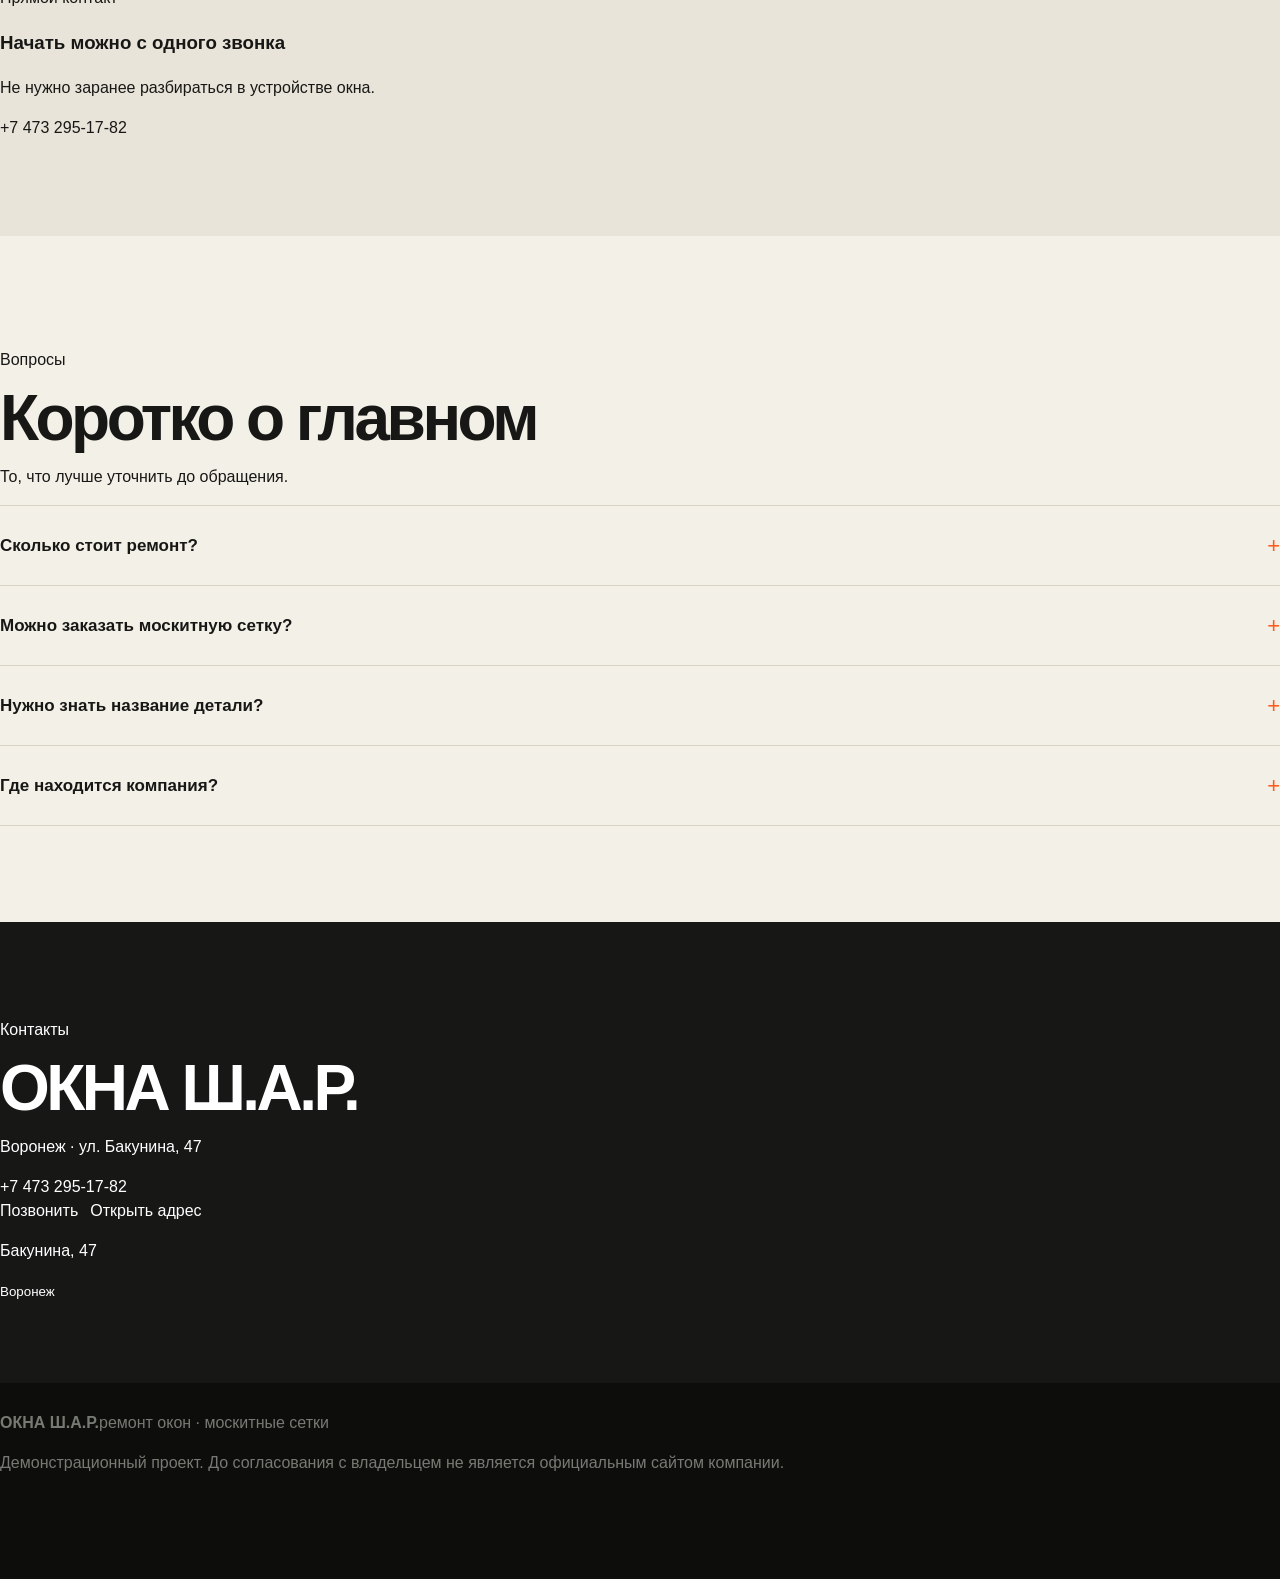
==== commit 0e250119: "Redesign Okna demo using UI UX Pro Max only" ====
--- a/index.html
+++ b/index.html
@@ -3,186 +3,233 @@
 <head>
   <meta charset="utf-8">
   <meta name="viewport" content="width=device-width,initial-scale=1,viewport-fit=cover">
-  <meta name="theme-color" content="#171816">
+  <meta name="theme-color" content="#ffffff">
   <meta name="description" content="ОКНА Ш.А.Р. — ремонт окон и москитные сетки в Воронеже. Телефон +7 473 295-17-82, ул. Бакунина, 47.">
-  <meta property="og:title" content="ОКНА Ш.А.Р. — ремонт окон в Воронеже">
-  <meta property="og:description" content="Ремонт окон и москитные сетки. Быстро уточнить возможность работ — по телефону +7 473 295-17-82.">
   <title>ОКНА Ш.А.Р. — ремонт окон и москитные сетки в Воронеже</title>
   <link rel="stylesheet" href="style.css">
-  <script type="application/ld+json">{"@context":"https://schema.org","@type":"LocalBusiness","name":"ОКНА Ш.А.Р.","description":"Ремонт окон и москитные сетки в Воронеже","telephone":"+7 473 295-17-82","address":{"@type":"PostalAddress","streetAddress":"ул. Бакунина, 47","addressLocality":"Воронеж","addressCountry":"RU"}}</script>
 </head>
 <body>
-  <div class="demo-note">Демо-проект для владельца · неофициальный сайт до согласования</div>
+  <div class="demo-note">Демо для владельца · неофициальный сайт до согласования</div>
+
   <header class="site-header">
-    <div class="wrap header-row">
+    <div class="container header-inner">
       <a class="brand" href="#top" aria-label="ОКНА Ш.А.Р. — на главную">
-        <span class="brand-mark" aria-hidden="true"><i></i><i></i></span>
-        <span class="brand-copy"><strong>ОКНА Ш.А.Р.</strong><small>ремонт окон · Воронеж</small></span>
+        <span class="brand-icon" aria-hidden="true">
+          <span></span><span></span>
+        </span>
+        <span class="brand-text">
+          <strong>ОКНА Ш.А.Р.</strong>
+          <small>ремонт окон · Воронеж</small>
+        </span>
       </a>
-      <nav class="nav" aria-label="Основная навигация">
-        <a href="#problems">С чем обратиться</a>
-        <a href="#how">Как начать</a>
+
+      <nav class="desktop-nav" aria-label="Навигация">
+        <a href="#services">Услуги</a>
+        <a href="#how">Как обратиться</a>
         <a href="#contacts">Контакты</a>
       </nav>
-      <a class="header-call" href="tel:+74732951782"><span>Позвонить</span><b>+7 473 295-17-82</b></a>
+
+      <a class="header-call" href="tel:+74732951782" aria-label="Позвонить +7 473 295-17-82">
+        <span>Позвонить</span>
+        <strong>+7 473 295-17-82</strong>
+      </a>
     </div>
   </header>
 
   <main id="top">
     <section class="hero">
-      <div class="wrap hero-grid">
+      <div class="container hero-grid">
         <div class="hero-copy">
-          <div class="eyebrow"><span class="eyebrow-dot"></span> Ремонт окон · москитные сетки · Воронеж</div>
-          <h1>Окно должно <em>работать.</em><br>Остальное — ремонтируется.</h1>
-          <p class="lead">Если окно продувает, створка плохо закрывается или нужна москитная сетка — не ищите услугу по десяткам каталогов. Позвоните в «ОКНА Ш.А.Р.» и уточните решение для вашей ситуации.</p>
+          <p class="eyebrow"><span></span> Воронеж · ремонт окон · москитные сетки</p>
+          <h1>Ремонт окон без лишних догадок</h1>
+          <p class="hero-lead">Опишите, что происходит с окном. Не нужно знать название детали или тип фурнитуры — сначала достаточно самого симптома.</p>
+
           <div class="hero-actions">
-            <a class="btn btn-primary" href="tel:+74732951782">
+            <a class="button button-primary" href="tel:+74732951782">
               <svg viewBox="0 0 24 24" aria-hidden="true"><path d="M6.6 10.8a15.5 15.5 0 0 0 6.6 6.6l2.2-2.2c.3-.3.8-.4 1.2-.2 1.3.5 2.7.8 4.1.8.7 0 1.3.6 1.3 1.3v3.5c0 .7-.6 1.3-1.3 1.3C10.4 22 2 13.6 2 3.3 2 2.6 2.6 2 3.3 2h3.5C7.5 2 8 2.6 8 3.3c0 1.4.3 2.8.8 4.1.1.4 0 .9-.3 1.2l-1.9 2.2Z"/></svg>
               Позвонить и описать проблему
             </a>
-            <a class="btn btn-secondary" href="#problems">Посмотреть варианты</a>
-          </div>
-          <div class="hero-facts" aria-label="Контактные данные">
-            <span><b>Воронеж</b> · ул. Бакунина, 47</span>
-            <span class="separator"></span>
-            <span>Телефон <b>+7 473 295-17-82</b></span>
-          </div>
-        </div>
-
-        <div class="diagnostic" aria-label="Подсказка по типичным проблемам с окнами">
-          <div class="diag-head">
-            <span class="diag-index">01</span>
-            <div><small>Быстрый ориентир</small><strong>Что случилось с окном?</strong></div>
-          </div>
-          <div class="diag-list">
-            <div class="diag-item">
-              <span class="diag-icon wind" aria-hidden="true"><i></i><i></i><i></i></span>
-              <div><b>Продувает</b><small>или чувствуется холод от створки</small></div>
-              <span class="arrow">↗</span>
-            </div>
-            <div class="diag-item">
-              <span class="diag-icon frame" aria-hidden="true"><i></i></span>
-              <div><b>Плохо закрывается</b><small>створка задевает или идёт туго</small></div>
-              <span class="arrow">↗</span>
-            </div>
-            <div class="diag-item">
-              <span class="diag-icon handle" aria-hidden="true"><i></i></span>
-              <div><b>Не работает механизм</b><small>ручка, прижим или открывание</small></div>
-              <span class="arrow">↗</span>
-            </div>
-            <div class="diag-item accent-row">
-              <span class="diag-icon mesh" aria-hidden="true"><i></i></span>
-              <div><b>Нужна москитная сетка</b><small>уточните размер и вариант исполнения</small></div>
-              <span class="arrow">↗</span>
-            </div>
-          </div>
-          <p class="diag-foot">Это ориентиры, а не полный перечень работ. Возможность конкретного ремонта и стоимость уточняются по телефону.</p>
-        </div>
-      </div>
-    </section>
-
-    <section class="proof-strip" aria-label="Проверенные данные компании">
-      <div class="wrap proof-grid">
-        <div class="proof-item"><span>01</span><div><b>Ремонт окон</b><small>основное направление компании</small></div></div>
-        <div class="proof-item"><span>02</span><div><b>Москитные сетки</b><small>указаны в названии компании</small></div></div>
-        <div class="proof-item"><span>03</span><div><b>Воронеж</b><small>ул. Бакунина, 47</small></div></div>
-        <div class="proof-item"><span>04</span><div><b>Прямой контакт</b><small>+7 473 295-17-82</small></div></div>
-      </div>
-    </section>
-
-    <section class="section" id="problems">
-      <div class="wrap">
-        <div class="section-head split-head">
-          <div><span class="kicker">С чем обратиться</span><h2>Не нужно знать название поломки</h2></div>
-          <p>Достаточно описать, что происходит с окном. Конкретный состав работ, возможность ремонта и цену лучше уточнить напрямую — без обещаний, которых нет в открытых источниках.</p>
-        </div>
-        <div class="service-grid">
-          <article class="service-card service-dark">
-            <div class="service-top"><span class="num">01</span><span class="pill">Ремонт</span></div>
-            <div class="service-visual window-visual" aria-hidden="true"><span class="pane left"></span><span class="pane right"><i></i></span><span class="draft a"></span><span class="draft b"></span></div>
-            <h3>Ремонт окон</h3>
-            <p>Если створка ведёт себя не так, как должна — опишите симптом по телефону. Это быстрее, чем самостоятельно определять тип фурнитуры или неисправность.</p>
-            <a class="text-link light" href="tel:+74732951782">Уточнить возможность ремонта <span>↗</span></a>
+            <a class="button button-secondary" href="#services">С чем можно обратиться</a>
+          </div>
+
+          <div class="hero-meta">
+            <span><b>Адрес:</b> ул. Бакунина, 47</span>
+            <span><b>Телефон:</b> +7 473 295-17-82</span>
+          </div>
+        </div>
+
+        <aside class="problem-card" aria-labelledby="problem-title">
+          <div class="problem-head">
+            <span class="problem-badge">Быстрый ориентир</span>
+            <h2 id="problem-title">Что случилось с окном?</h2>
+            <p>Выберите похожую ситуацию. Это не диагностика, а простой способ начать разговор.</p>
+          </div>
+
+          <div class="problem-list">
+            <a href="tel:+74732951782" class="problem-item">
+              <span class="problem-icon" aria-hidden="true">≈</span>
+              <span><b>Продувает</b><small>чувствуется холод от створки</small></span>
+              <span class="item-arrow" aria-hidden="true">→</span>
+            </a>
+            <a href="tel:+74732951782" class="problem-item">
+              <span class="problem-icon" aria-hidden="true">□</span>
+              <span><b>Плохо закрывается</b><small>створка задевает или идёт туго</small></span>
+              <span class="item-arrow" aria-hidden="true">→</span>
+            </a>
+            <a href="tel:+74732951782" class="problem-item">
+              <span class="problem-icon" aria-hidden="true">⌁</span>
+              <span><b>Не работает механизм</b><small>ручка, прижим или открывание</small></span>
+              <span class="item-arrow" aria-hidden="true">→</span>
+            </a>
+            <a href="tel:+74732951782" class="problem-item problem-item-accent">
+              <span class="problem-icon" aria-hidden="true">▦</span>
+              <span><b>Нужна москитная сетка</b><small>уточнить вариант и размер</small></span>
+              <span class="item-arrow" aria-hidden="true">→</span>
+            </a>
+          </div>
+        </aside>
+      </div>
+    </section>
+
+    <section class="facts" aria-label="Основная информация">
+      <div class="container facts-grid">
+        <div class="fact"><span>01</span><div><b>Ремонт окон</b><small>основное направление</small></div></div>
+        <div class="fact"><span>02</span><div><b>Москитные сетки</b><small>отдельное направление</small></div></div>
+        <div class="fact"><span>03</span><div><b>Воронеж</b><small>ул. Бакунина, 47</small></div></div>
+      </div>
+    </section>
+
+    <section class="section" id="services">
+      <div class="container">
+        <div class="section-heading">
+          <p class="section-label">Услуги</p>
+          <h2>Два понятных направления</h2>
+          <p>Без длинного каталога и выдуманных цен. Конкретную задачу и стоимость можно уточнить напрямую.</p>
+        </div>
+
+        <div class="services-grid">
+          <article class="service-card">
+            <div class="service-illustration window-art" aria-hidden="true">
+              <div class="window-shell">
+                <span></span><span class="window-active"></span>
+              </div>
+              <div class="air-lines"><i></i><i></i><i></i></div>
+            </div>
+            <div class="service-body">
+              <span class="service-number">01</span>
+              <h3>Ремонт окон</h3>
+              <p>Если окно продувает, створка плохо закрывается или не работает механизм — достаточно описать симптом по телефону.</p>
+              <a href="tel:+74732951782" class="service-link">Уточнить возможность ремонта <span>→</span></a>
+            </div>
           </article>
 
-          <article class="service-card service-light">
-            <div class="service-top"><span class="num">02</span><span class="pill">Сетки</span></div>
-            <div class="service-visual mesh-visual" aria-hidden="true"><div class="mesh-field"></div><span class="bug b1"></span><span class="bug b2"></span></div>
-            <h3>Москитные сетки</h3>
-            <p>Компания отдельно указывает москитные сетки в названии. Позвоните, чтобы уточнить доступные варианты, замер и стоимость под ваше окно.</p>
-            <a class="text-link" href="tel:+74732951782">Уточнить сетку для окна <span>↗</span></a>
+          <article class="service-card">
+            <div class="service-illustration mesh-art" aria-hidden="true">
+              <div class="mesh-frame"></div>
+              <span class="mesh-dot dot-one"></span>
+              <span class="mesh-dot dot-two"></span>
+            </div>
+            <div class="service-body">
+              <span class="service-number">02</span>
+              <h3>Москитные сетки</h3>
+              <p>Нужна сетка на окно — позвоните, чтобы уточнить доступный вариант, размер, замер и стоимость.</p>
+              <a href="tel:+74732951782" class="service-link">Уточнить сетку для окна <span>→</span></a>
+            </div>
           </article>
         </div>
       </div>
     </section>
 
-    <section class="section section-ink" id="how">
-      <div class="wrap how-grid">
-        <div class="how-intro">
-          <span class="kicker kicker-warm">Как начать</span>
-          <h2>Один звонок вместо длинной формы</h2>
-          <p>На первом контакте достаточно нескольких фактов. Так проще понять, можно ли решить задачу и что потребуется дальше.</p>
-          <a class="btn btn-warm" href="tel:+74732951782">+7 473 295-17-82</a>
-        </div>
-        <ol class="steps">
-          <li><span>01</span><div><b>Скажите, что не работает</b><p>Например: продувает, не закрывается, задевает створка или нужна сетка.</p></div></li>
-          <li><span>02</span><div><b>Назовите тип окна и адрес</b><p>Если знаете производителя фурнитуры или размеры сетки — это тоже пригодится.</p></div></li>
-          <li><span>03</span><div><b>Уточните следующий шаг</b><p>По телефону можно согласовать возможность работ, ориентир по стоимости и дальнейшие действия.</p></div></li>
+    <section class="section section-soft" id="how">
+      <div class="container">
+        <div class="section-heading compact">
+          <p class="section-label">Как обратиться</p>
+          <h2>Три шага без формы</h2>
+          <p>На первом контакте достаточно нескольких фактов.</p>
+        </div>
+
+        <ol class="steps-grid">
+          <li>
+            <span class="step-number">01</span>
+            <div><h3>Опишите симптом</h3><p>Продувает, не закрывается, заедает ручка или нужна сетка.</p></div>
+          </li>
+          <li>
+            <span class="step-number">02</span>
+            <div><h3>Назовите адрес</h3><p>Если знаете профиль, фурнитуру или размер сетки — можно сказать и это.</p></div>
+          </li>
+          <li>
+            <span class="step-number">03</span>
+            <div><h3>Уточните следующий шаг</h3><p>Возможность работ, ориентир по стоимости и дальнейшие действия.</p></div>
+          </li>
         </ol>
-      </div>
-    </section>
-
-    <section class="section section-soft">
-      <div class="wrap">
-        <div class="section-head"><span class="kicker">Перед звонком</span><h2>30 секунд, которые экономят время</h2><p>Посмотрите на окно и подготовьте три вещи — этого обычно достаточно, чтобы объяснить ситуацию без технических терминов.</p></div>
-        <div class="prep-grid">
-          <div class="prep-card"><span>01</span><b>Что именно происходит</b><p>Продувает, не закрывается, заедает, сломалась деталь, нужна новая сетка.</p></div>
-          <div class="prep-card"><span>02</span><b>Фото или маркировка — если есть</b><p>Если на фурнитуре есть название или вы знаете профиль окна, держите эту информацию под рукой.</p></div>
-          <div class="prep-card"><span>03</span><b>Размер — если речь о сетке</b><p>Если размер неизвестен, просто скажите об этом и уточните, как лучше поступить с замером.</p></div>
+
+        <div class="call-panel">
+          <div>
+            <p class="section-label">Прямой контакт</p>
+            <h3>Начать можно с одного звонка</h3>
+            <p>Не нужно заранее разбираться в устройстве окна.</p>
+          </div>
+          <a class="button button-primary" href="tel:+74732951782">+7 473 295-17-82</a>
         </div>
       </div>
     </section>
 
     <section class="section" id="faq">
-      <div class="wrap faq-grid">
-        <div class="faq-title"><span class="kicker">Без выдуманных обещаний</span><h2>Что важно знать заранее</h2><p>На демо-сайте оставлены только подтверждённые данные компании. Цены, гарантии и конкретные сроки не придуманы.</p></div>
+      <div class="container faq-layout">
+        <div class="section-heading compact faq-intro">
+          <p class="section-label">Вопросы</p>
+          <h2>Коротко о главном</h2>
+          <p>То, что лучше уточнить до обращения.</p>
+        </div>
+
         <div class="faq-list">
-          <details open><summary>Сколько стоит ремонт?<span>+</span></summary><p>Публичный прайс именно «ОКНА Ш.А.Р.» нам не удалось подтвердить. Стоимость конкретной задачи корректнее уточнить по телефону.</p></details>
-          <details><summary>Можно заказать москитную сетку?<span>+</span></summary><p>Москитные сетки указаны в названии компании. Тип, размер, замер и стоимость лучше согласовать напрямую.</p></details>
-          <details><summary>Где находится компания?<span>+</span></summary><p>Воронеж, ул. Бакунина, 47. Ниже есть кнопка для открытия адреса в Яндекс Картах.</p></details>
-          <details><summary>Как быстрее объяснить проблему?<span>+</span></summary><p>Назовите симптом: например, «продувает», «створка задевает», «ручка не работает» или «нужна сетка». Не обязательно знать техническое название детали.</p></details>
+          <details>
+            <summary>Сколько стоит ремонт?<span aria-hidden="true">+</span></summary>
+            <p>Стоимость зависит от конкретной задачи. Публичный прайс компании на демо-сайте не указан — цену лучше уточнить по телефону.</p>
+          </details>
+          <details>
+            <summary>Можно заказать москитную сетку?<span aria-hidden="true">+</span></summary>
+            <p>Да, москитные сетки указаны как отдельное направление. Тип, размер и стоимость нужно уточнить напрямую.</p>
+          </details>
+          <details>
+            <summary>Нужно знать название детали?<span aria-hidden="true">+</span></summary>
+            <p>Нет. Для первого разговора достаточно описать, что именно происходит с окном.</p>
+          </details>
+          <details>
+            <summary>Где находится компания?<span aria-hidden="true">+</span></summary>
+            <p>Воронеж, ул. Бакунина, 47.</p>
+          </details>
         </div>
       </div>
     </section>
 
     <section class="contact-section" id="contacts">
-      <div class="wrap contact-shell">
-        <div class="contact-main">
-          <span class="kicker kicker-warm">Контакты</span>
+      <div class="container contact-card">
+        <div class="contact-copy">
+          <p class="section-label light">Контакты</p>
           <h2>ОКНА Ш.А.Р.</h2>
-          <p class="contact-lead">Ремонт окон и москитные сетки в Воронеже.</p>
-          <a class="phone-big" href="tel:+74732951782">+7 473 295-17-82</a>
+          <p class="contact-address">Воронеж · ул. Бакунина, 47</p>
+          <a class="contact-phone" href="tel:+74732951782">+7 473 295-17-82</a>
           <div class="contact-actions">
-            <a class="btn btn-warm" href="tel:+74732951782">Позвонить</a>
-            <a class="btn btn-outline-dark" target="_blank" rel="noopener" href="https://yandex.ru/maps/?text=%D0%9E%D0%9A%D0%9D%D0%90%20%D0%A8.%D0%90.%D0%A0.%20%D0%92%D0%BE%D1%80%D0%BE%D0%BD%D0%B5%D0%B6%20%D0%91%D0%B0%D0%BA%D1%83%D0%BD%D0%B8%D0%BD%D0%B0%2047">Открыть в Яндекс Картах ↗</a>
-          </div>
-        </div>
-        <div class="address-panel">
-          <span class="address-label">Адрес</span>
-          <strong>Воронеж<br>ул. Бакунина, 47</strong>
-          <div class="mini-map" aria-hidden="true"><span class="road r1"></span><span class="road r2"></span><span class="road r3"></span><span class="map-pin"><i></i></span><small>Бакунина, 47</small></div>
+            <a class="button button-light" href="tel:+74732951782">Позвонить</a>
+            <a class="button button-outline-light" href="https://yandex.ru/maps/?text=%D0%92%D0%BE%D1%80%D0%BE%D0%BD%D0%B5%D0%B6%20%D0%91%D0%B0%D0%BA%D1%83%D0%BD%D0%B8%D0%BD%D0%B0%2047" target="_blank" rel="noopener">Открыть адрес</a>
+          </div>
+        </div>
+
+        <div class="contact-visual" aria-hidden="true">
+          <div class="location-ring"><span></span></div>
+          <p>Бакунина, 47</p>
+          <small>Воронеж</small>
         </div>
       </div>
     </section>
   </main>
 
   <footer class="site-footer">
-    <div class="wrap footer-row">
-      <div class="footer-brand"><b>ОКНА Ш.А.Р.</b><span>Ремонт окон · Воронеж</span></div>
-      <p>Демонстрационный сайт создан на основе публично доступных данных для предложения владельцу компании. До подтверждения владельцем не является официальным сайтом и не принимает заявки от его имени.</p>
+    <div class="container footer-inner">
+      <div><strong>ОКНА Ш.А.Р.</strong><span>ремонт окон · москитные сетки</span></div>
+      <p>Демонстрационный проект. До согласования с владельцем не является официальным сайтом компании.</p>
     </div>
   </footer>
-
-  <a class="mobile-call" href="tel:+74732951782" aria-label="Позвонить в ОКНА Ш.А.Р."><span>Позвонить</span><b>+7 473 295-17-82</b></a>
 </body>
 </html>
--- a/style.css
+++ b/style.css
@@ -1 +1 @@
-:root{--bg:#f4f7fb;--ink:#0d1b2a;--muted:#66788a;--line:#dfe7ef;--card:#fff;--accent:#1f6fff;--accent2:#0e4fc3;--night:#081522;--radius:28px;--shadow:0 24px 70px rgba(13,27,42,.10)}*{box-sizing:border-box}html{scroll-behavior:smooth}body{margin:0;background:var(--bg);color:var(--ink);font-family:-apple-system,BlinkMacSystemFont,"Segoe UI",Roboto,Arial,sans-serif;line-height:1.5}a{color:inherit;text-decoration:none}.wrap{width:min(1160px,calc(100% - 32px));margin:auto}.demo-note{background:#0d1b2a;color:#c9d5e2;font-size:12px;text-align:center;padding:7px 16px}.site-header{position:sticky;top:0;z-index:30;background:rgba(244,247,251,.96);border-bottom:1px solid rgba(223,231,239,.8)}.header-row{height:76px;display:flex;align-items:center;justify-content:space-between;gap:20px}.brand{display:flex;align-items:center;gap:12px;font-weight:850}.brand-mark{width:38px;height:38px;border-radius:12px;background:linear-gradient(145deg,var(--accent),#65a0ff);position:relative}.brand-mark:before,.brand-mark:after{content:"";position:absolute;background:white;border-radius:2px}.brand-mark:before{width:3px;height:24px;left:12px;top:7px}.brand-mark:after{height:3px;width:24px;left:7px;top:17px}.brand small{display:block;color:var(--muted);font-weight:650;font-size:11px;text-transform:uppercase}.nav{display:flex;gap:24px;color:#506377;font-size:14px}.call-btn,.primary-btn{display:inline-flex;align-items:center;justify-content:center;gap:8px;border-radius:16px;background:var(--accent);color:#fff;font-weight:800;padding:14px 20px}.ghost-btn{display:inline-flex;align-items:center;justify-content:center;border:1px solid var(--line);background:white;border-radius:16px;padding:14px 20px;font-weight:780}.hero{padding:72px 0 38px}.hero-grid{display:grid;grid-template-columns:1.08fr .92fr;gap:56px;align-items:center}.eyebrow{display:inline-flex;align-items:center;gap:8px;background:#e8f0ff;color:#1555ba;border-radius:999px;padding:8px 12px;font-size:13px;font-weight:800}.dot{width:8px;height:8px;background:#19a66f;border-radius:50%}h1{font-size:clamp(42px,6vw,76px);line-height:.98;letter-spacing:-.055em;margin:22px 0}.lead{font-size:20px;color:var(--muted);max-width:700px;margin:0 0 28px}.hero-actions{display:flex;gap:12px;flex-wrap:wrap}.micro{margin-top:18px;color:#75869a;font-size:13px}.window-card{background:linear-gradient(160deg,#0b2034,#0a1724);border-radius:36px;padding:26px;min-height:470px}.window-frame{position:relative;height:292px;border:12px solid #e9f2fb;border-radius:10px;background:linear-gradient(145deg,#9ecbf5 0%,#dbeeff 45%,#a4cef3 100%);display:grid;grid-template-columns:1fr 1fr;gap:9px}.window-pane{border:7px solid white;position:relative}.window-pane:after{content:"";position:absolute;left:50%;top:0;width:5px;height:100%;background:white;transform:translateX(-50%)}.window-handle{position:absolute;width:6px;height:42px;border-radius:9px;background:#0c2135;right:-4px;top:50%;transform:translateY(-50%)}.visual-meta{display:grid;grid-template-columns:1fr 1fr;gap:12px;margin-top:18px}.visual-chip{padding:15px;border:1px solid rgba(255,255,255,.12);border-radius:18px;background:rgba(255,255,255,.06);color:#fff}.visual-chip span{display:block;color:#9fb3c8;font-size:12px}.stats{padding:14px 0 66px}.stats-grid{display:grid;grid-template-columns:repeat(4,1fr);gap:14px}.stat{background:var(--card);border:1px solid var(--line);border-radius:22px;padding:22px}.stat b{display:block;font-size:25px}.stat span{display:block;color:var(--muted);font-size:13px}.section{padding:78px 0}.section.white{background:white}.section-kicker{font-size:12px;font-weight:850;color:var(--accent);text-transform:uppercase;letter-spacing:.12em}.section h2{font-size:clamp(34px,4.5vw,54px);letter-spacing:-.045em;line-height:1.02;margin:12px 0 14px}.section-intro{color:var(--muted);font-size:18px;max-width:700px}.services{display:grid;grid-template-columns:repeat(3,1fr);gap:18px;margin-top:34px}.service{border:1px solid var(--line);background:#fbfdff;border-radius:26px;padding:28px;min-height:220px}.service-num{width:42px;height:42px;border-radius:13px;background:#e9f1ff;color:#1f6fff;display:grid;place-items:center;font-weight:900}.service h3{font-size:23px;margin:20px 0 9px}.service p{margin:0;color:var(--muted)}.cta-panel{background:var(--night);color:#fff;border-radius:34px;padding:42px;display:grid;grid-template-columns:1fr auto;gap:32px;align-items:center}.cta-panel h2{margin:0 0 10px}.cta-panel p{color:#aebdca;margin:0}.location-grid{display:grid;grid-template-columns:1fr 1fr;gap:22px;margin-top:34px}.location-card{background:white;border:1px solid var(--line);border-radius:28px;padding:30px}.info-row{display:flex;gap:13px;padding:13px 0;border-bottom:1px solid #edf2f7}.info-icon{width:38px;height:38px;flex:0 0 38px;border-radius:12px;background:#edf4ff;display:grid;place-items:center;color:var(--accent);font-weight:900}.info-row b{display:block;font-size:14px}.info-row span{color:var(--muted);font-size:14px}.map-card{min-height:300px;background:linear-gradient(145deg,#dce8f2,#f8fbfe);position:relative}.pin{position:absolute;left:50%;top:44%;width:64px;height:64px;border-radius:50%;background:var(--accent);transform:translate(-50%,-50%)}.pin:after{content:"";position:absolute;width:20px;height:20px;border-radius:50%;background:white;left:22px;top:22px}.map-label{position:absolute;left:50%;bottom:26px;transform:translateX(-50%);background:white;border-radius:14px;padding:10px 14px;font-weight:800;white-space:nowrap}.site-footer{background:#07121d;color:#9cafc1;padding:34px 0}.footer-row{display:flex;justify-content:space-between;gap:30px}.footer-row strong{color:white}.legal{font-size:11px;max-width:680px;text-align:right}@media(max-width:900px){.nav{display:none}.hero-grid,.location-grid{grid-template-columns:1fr}.stats-grid{grid-template-columns:1fr 1fr}.services{grid-template-columns:1fr}.cta-panel{grid-template-columns:1fr}.footer-row{flex-direction:column}.legal{text-align:left}.brand small{display:none}}@media(max-width:560px){.wrap{width:min(100% - 22px,1160px)}.call-btn{padding:12px 14px;font-size:13px}h1{font-size:44px}.lead{font-size:17px}.hero-actions>*{width:100%}.window-card{padding:16px;min-height:370px}.window-frame{height:235px}.stat{padding:17px}.section{padding:58px 0}.cta-panel{padding:28px}.map-label{white-space:normal;text-align:center}.demo-note{font-size:10px}}+:root{--ink:#171816;--ink-2:#242621;--paper:#f3f0e8;--paper-2:#e9e4d9;--white:#fffdf7;--muted:#6b6c64;--line:#d8d2c5;--warm:#ff5a1f;--warm-2:#e9480f;--glass:#cce8ea;--glass-2:#94c9d0;--max:1180px;--radius:28px}*{box-sizing:border-box}html{scroll-behavior:smooth}body{margin:0;background:var(--paper);color:var(--ink);font-family:Arial,Helvetica,sans-serif;line-height:1.5;-webkit-font-smoothing:antialiased}a{color:inherit;text-decoration:none}button,a{touch-action:manipulation}.wrap{width:min(var(--max),calc(100% - 40px));margin-inline:auto}.demo-note{background:#0f100f;color:#c9c8c2;text-align:center;padding:7px 16px;font-size:11px;letter-spacing:.08em;text-transform:uppercase}.site-header{position:sticky;top:0;z-index:30;background:rgba(243,240,232,.96);border-bottom:1px solid rgba(23,24,22,.12)}.header-row{height:78px;display:flex;align-items:center;justify-content:space-between;gap:28px}.brand{display:flex;align-items:center;gap:12px;min-width:max-content}.brand-mark{width:42px;height:42px;border:2px solid var(--ink);display:grid;grid-template-columns:1fr 1fr;gap:3px;padding:5px;transform:rotate(-2deg)}.brand-mark i{display:block;border:2px solid var(--ink);position:relative}.brand-mark i:last-child:after{content:"";position:absolute;right:-5px;top:50%;width:6px;height:2px;background:var(--warm)}.brand-copy{display:flex;flex-direction:column;line-height:1.05}.brand-copy strong{font-size:16px;letter-spacing:.015em}.brand-copy small{font-size:10px;color:var(--muted);text-transform:uppercase;letter-spacing:.12em;margin-top:5px}.nav{display:flex;align-items:center;gap:26px;font-size:13px;font-weight:700}.nav a{padding:10px 0;border-bottom:2px solid transparent}.nav a:hover{border-color:var(--warm)}.header-call{display:flex;align-items:flex-end;flex-direction:column;line-height:1.05}.header-call span{font-size:10px;text-transform:uppercase;letter-spacing:.1em;color:var(--muted)}.header-call b{font-size:14px;margin-top:4px}.hero{padding:70px 0 58px;overflow:hidden}.hero-grid{display:grid;grid-template-columns:minmax(0,1.1fr) minmax(380px,.9fr);gap:70px;align-items:center}.eyebrow,.kicker{display:inline-flex;align-items:center;font-size:11px;font-weight:800;text-transform:uppercase;letter-spacing:.12em}.eyebrow{border:1px solid var(--line);border-radius:999px;padding:8px 12px;background:rgba(255,255,255,.35)}.eyebrow-dot{width:8px;height:8px;border-radius:50%;background:var(--warm);margin-right:8px;box-shadow:0 0 0 5px rgba(255,90,31,.09)}h1{font-size:clamp(48px,6.2vw,88px);line-height:.91;letter-spacing:-.065em;margin:24px 0 24px;max-width:800px;font-weight:900}h1 em{font-style:normal;color:var(--warm)}.lead{font-size:19px;line-height:1.6;color:#585a53;max-width:700px;margin:0 0 28px}.hero-actions{display:flex;gap:12px;flex-wrap:wrap}.btn{min-height:52px;display:inline-flex;align-items:center;justify-content:center;gap:10px;padding:0 20px;border:1px solid transparent;font-weight:800;font-size:14px;transition:transform .18s ease,background .18s ease,border-color .18s ease}.btn:active{transform:translateY(1px)}.btn svg{width:18px;height:18px;fill:currentColor}.btn-primary{background:var(--ink);color:white}.btn-primary:hover{background:#000}.btn-secondary{background:transparent;border-color:#aaa598}.btn-secondary:hover{border-color:var(--ink)}.btn-warm{background:var(--warm);color:#111}.btn-warm:hover{background:#ff7040}.btn-outline-dark{border-color:#55564f;color:#fff}.btn-outline-dark:hover{border-color:#fff}.hero-facts{display:flex;align-items:center;gap:14px;flex-wrap:wrap;margin-top:22px;color:#686961;font-size:12px}.hero-facts b{color:var(--ink)}.separator{width:1px;height:18px;background:var(--line)}.diagnostic{background:var(--ink);color:#fff;padding:26px;border-radius:4px 34px 4px 34px;box-shadow:18px 22px 0 #d7d0c2;transform:rotate(1deg)}.diag-head{display:flex;gap:14px;align-items:flex-start;padding-bottom:20px;border-bottom:1px solid rgba(255,255,255,.16)}.diag-index{font-size:10px;border:1px solid rgba(255,255,255,.3);padding:5px 7px;color:#bbb}.diag-head small,.diag-head strong{display:block}.diag-head small{font-size:10px;color:#aaa;text-transform:uppercase;letter-spacing:.1em}.diag-head strong{font-size:22px;margin-top:2px;letter-spacing:-.02em}.diag-list{display:grid}.diag-item{min-height:76px;display:grid;grid-template-columns:48px 1fr 26px;align-items:center;gap:14px;border-bottom:1px solid rgba(255,255,255,.12)}.diag-item b,.diag-item small{display:block}.diag-item b{font-size:15px}.diag-item small{color:#a9aaa4;font-size:11px;margin-top:3px}.diag-item .arrow{color:#777;font-size:19px}.diag-item.accent-row{background:var(--warm);margin:10px -12px -2px;padding:0 12px;border:0;color:#10110f}.diag-item.accent-row small,.diag-item.accent-row .arrow{color:#52200d}.diag-icon{width:38px;height:38px;position:relative;display:block}.diag-icon.frame{border:2px solid currentColor}.diag-icon.frame i{position:absolute;inset:5px;border:1px solid currentColor;transform:skewY(-5deg)}.diag-icon.handle:before{content:"";position:absolute;left:8px;top:4px;width:20px;height:28px;border:2px solid currentColor}.diag-icon.handle i{position:absolute;width:15px;height:3px;background:currentColor;left:18px;top:17px}.diag-icon.mesh{border:2px solid currentColor;background-image:linear-gradient(45deg,transparent 46%,currentColor 47% 53%,transparent 54%),linear-gradient(-45deg,transparent 46%,currentColor 47% 53%,transparent 54%);background-size:8px 8px;opacity:.9}.diag-icon.wind i{position:absolute;left:2px;width:30px;height:8px;border-top:2px solid currentColor;border-radius:50%}.diag-icon.wind i:nth-child(1){top:8px}.diag-icon.wind i:nth-child(2){top:16px;left:8px;width:27px}.diag-icon.wind i:nth-child(3){top:24px;width:22px}.diag-foot{font-size:10px;color:#8f918b;margin:18px 0 0;line-height:1.5}.proof-strip{border-top:1px solid var(--line);border-bottom:1px solid var(--line);background:var(--white)}.proof-grid{display:grid;grid-template-columns:repeat(4,1fr)}.proof-item{display:flex;gap:13px;padding:22px 20px;border-right:1px solid var(--line)}.proof-item:first-child{padding-left:0}.proof-item:last-child{border-right:0}.proof-item>span{font-size:9px;color:var(--warm);font-weight:900;padding-top:3px}.proof-item b,.proof-item small{display:block}.proof-item b{font-size:14px}.proof-item small{font-size:11px;color:var(--muted);margin-top:3px}.section{padding:96px 0}.section-soft{background:#e9e4d9}.section-ink{background:var(--ink);color:#fff}.section-head{max-width:760px;margin-bottom:38px}.split-head{max-width:none;display:grid;grid-template-columns:1fr .8fr;gap:80px;align-items:end}.kicker{color:var(--warm)}.kicker-warm{color:#ff8a5f}.section h2,.contact-section h2{font-size:clamp(40px,5vw,66px);line-height:.96;letter-spacing:-.055em;margin:13px 0 0}.section-head p,.faq-title p{color:#65675f;font-size:16px;line-height:1.65;margin:12px 0 0}.split-head p{margin:0}.service-grid{display:grid;grid-template-columns:1.05fr .95fr;gap:20px}.service-card{min-height:590px;padding:32px;position:relative;overflow:hidden;border:1px solid var(--line);display:flex;flex-direction:column}.service-dark{background:var(--ink);color:#fff;border-color:var(--ink)}.service-light{background:var(--white)}.service-top{display:flex;align-items:center;justify-content:space-between}.num{font-size:10px;letter-spacing:.1em;color:#888}.pill{font-size:10px;text-transform:uppercase;letter-spacing:.12em;border:1px solid currentColor;padding:7px 10px;border-radius:999px;opacity:.55}.service-visual{height:245px;margin:34px 0 26px;position:relative}.window-visual{border:10px solid #f0ede5;background:linear-gradient(145deg,#9bcbd1,#d7eef0);display:grid;grid-template-columns:1fr 1fr;gap:8px;padding:0}.window-visual .pane{border:5px solid white;position:relative}.window-visual .right i{position:absolute;right:-4px;top:50%;width:7px;height:42px;background:#1c1d1b;transform:translateY(-50%)}.draft{position:absolute;right:-20px;width:65px;height:24px;border-top:3px solid var(--warm);border-radius:50%}.draft.a{top:60px;transform:rotate(8deg)}.draft.b{top:105px;transform:rotate(-6deg);width:50px}.mesh-visual{background:#d7d0c3;padding:25px}.mesh-field{width:100%;height:100%;border:8px solid var(--ink);background-image:linear-gradient(45deg,rgba(23,24,22,.35) 25%,transparent 25%,transparent 75%,rgba(23,24,22,.35) 75%),linear-gradient(45deg,rgba(23,24,22,.35) 25%,transparent 25%,transparent 75%,rgba(23,24,22,.35) 75%);background-size:10px 10px;background-position:0 0,5px 5px}.bug{position:absolute;width:13px;height:9px;border-radius:50%;background:var(--warm);box-shadow:0 -5px 0 -3px var(--warm)}.bug:before,.bug:after{content:"";position:absolute;width:9px;height:1px;background:var(--ink);top:4px}.bug:before{left:-7px;transform:rotate(20deg)}.bug:after{right:-7px;transform:rotate(-20deg)}.b1{right:44px;top:49px}.b2{left:51px;bottom:44px;transform:scale(.8)}.service-card h3{font-size:34px;letter-spacing:-.035em;margin:0 0 10px}.service-card p{font-size:15px;line-height:1.65;color:#6d6e67;margin:0 0 28px;max-width:520px}.service-dark p{color:#a9aaa4}.text-link{margin-top:auto;font-size:13px;font-weight:900;display:flex;justify-content:space-between;border-top:1px solid var(--line);padding-top:17px}.text-link.light{border-color:rgba(255,255,255,.16)}.text-link span{color:var(--warm)}.how-grid{display:grid;grid-template-columns:.8fr 1.2fr;gap:90px;align-items:start}.how-intro{position:sticky;top:120px}.how-intro p{color:#aaa;max-width:440px;font-size:16px;line-height:1.65;margin:18px 0 26px}.steps{list-style:none;margin:0;padding:0;border-top:1px solid #464741}.steps li{display:grid;grid-template-columns:60px 1fr;gap:18px;padding:32px 0;border-bottom:1px solid #464741}.steps li>span{font-size:11px;color:var(--warm);font-weight:900}.steps b{display:block;font-size:24px;letter-spacing:-.025em}.steps p{margin:9px 0 0;color:#aaa;font-size:14px;line-height:1.65;max-width:560px}.prep-grid{display:grid;grid-template-columns:repeat(3,1fr);gap:16px}.prep-card{background:var(--paper);border:1px solid #d4cdbf;padding:28px;min-height:250px;display:flex;flex-direction:column}.prep-card span{font-size:10px;color:var(--warm);font-weight:900}.prep-card b{font-size:22px;line-height:1.1;margin-top:70px;letter-spacing:-.025em}.prep-card p{font-size:13px;color:#66685f;margin:12px 0 0;line-height:1.6}.faq-grid{display:grid;grid-template-columns:.8fr 1.2fr;gap:90px}.faq-title{position:sticky;top:120px;align-self:start}.faq-list{border-top:1px solid var(--line)}details{border-bottom:1px solid var(--line)}summary{list-style:none;cursor:pointer;display:flex;align-items:center;justify-content:space-between;gap:20px;padding:23px 0;font-size:17px;font-weight:800}summary::-webkit-details-marker{display:none}summary span{font-size:22px;color:var(--warm);font-weight:400;transition:transform .2s ease}details[open] summary span{transform:rotate(45deg)}details p{margin:-8px 40px 24px 0;color:#696a63;font-size:14px;line-height:1.65;max-width:650px}.contact-section{background:var(--ink);color:#fff;padding:80px 0}.contact-shell{display:grid;grid-template-columns:1.2fr .8fr;gap:22px}.contact-main{padding:24px 0}.contact-lead{color:#aaa;font-size:17px}.phone-big{display:block;font-size:clamp(34px,5vw,64px);font-weight:900;letter-spacing:-.055em;margin:36px 0}.contact-actions{display:flex;gap:12px;flex-wrap:wrap}.address-panel{background:var(--warm);color:#121310;padding:30px;display:flex;flex-direction:column;min-height:400px}.address-label{text-transform:uppercase;font-size:10px;letter-spacing:.12em;font-weight:900;opacity:.6}.address-panel>strong{font-size:28px;line-height:1.1;margin:12px 0 28px}.mini-map{margin-top:auto;height:210px;background:#f9b196;position:relative;overflow:hidden}.road{position:absolute;background:rgba(255,255,255,.7);height:16px;width:150%;left:-25%;transform-origin:center}.r1{top:43%;transform:rotate(13deg)}.r2{top:25%;transform:rotate(-34deg)}.r3{top:72%;transform:rotate(-13deg)}.map-pin{position:absolute;width:38px;height:38px;background:var(--ink);border-radius:50% 50% 50% 0;transform:rotate(-45deg);left:52%;top:42%}.map-pin i{position:absolute;width:10px;height:10px;background:var(--warm);border-radius:50%;left:14px;top:14px}.mini-map small{position:absolute;left:50%;bottom:15px;transform:translateX(-50%);background:var(--ink);color:white;padding:7px 9px;font-size:10px;white-space:nowrap}.site-footer{background:#0d0e0c;color:#777a72;padding:28px 0 88px}.footer-row{display:flex;align-items:flex-start;justify-content:space-between;gap:50px}.footer-brand b,.footer-brand span{display:block}.footer-brand b{color:#fff}.footer-brand span{font-size:11px;margin-top:4px}.footer-row p{font-size:10px;line-height:1.55;max-width:720px;margin:0;text-align:right}.mobile-call{display:none}:focus-visible{outline:3px solid var(--warm);outline-offset:3px}@media (prefers-reduced-motion:reduce){html{scroll-behavior:auto}.btn,summary span{transition:none}}@media(max-width:980px){.nav{display:none}.hero-grid{grid-template-columns:1fr;gap:50px}.diagnostic{max-width:620px;transform:none}.proof-grid{grid-template-columns:1fr 1fr}.proof-item:nth-child(2){border-right:0}.proof-item:nth-child(-n+2){border-bottom:1px solid var(--line)}.proof-item:first-child{padding-left:20px}.split-head,.how-grid,.faq-grid,.contact-shell{grid-template-columns:1fr;gap:42px}.how-intro,.faq-title{position:static}.service-grid{grid-template-columns:1fr}.service-card{min-height:auto}.service-visual{height:300px}.prep-grid{grid-template-columns:1fr 1fr}.prep-card:last-child{grid-column:1/-1}.address-panel{min-height:360px}.footer-row{flex-direction:column}.footer-row p{text-align:left}}@media(max-width:640px){.wrap{width:min(100% - 24px,var(--max))}.demo-note{font-size:9px;padding:6px 10px}.header-row{height:66px}.brand-mark{width:36px;height:36px}.brand-copy strong{font-size:14px}.brand-copy small{display:none}.header-call span{display:none}.header-call b{font-size:12px}.hero{padding:46px 0 44px}h1{font-size:clamp(46px,14.4vw,68px);margin-top:20px}.lead{font-size:16px;line-height:1.55}.hero-actions{display:grid}.btn{width:100%}.hero-facts{display:grid;gap:4px}.hero-facts .separator{display:none}.diagnostic{padding:20px;box-shadow:8px 10px 0 #d7d0c2;border-radius:2px 24px 2px 24px}.diag-item{grid-template-columns:42px 1fr 20px}.proof-grid{grid-template-columns:1fr}.proof-item{border-right:0!important;border-bottom:1px solid var(--line)!important;padding:16px 0!important}.proof-item:last-child{border-bottom:0!important}.section{padding:68px 0}.section h2,.contact-section h2{font-size:43px}.split-head{gap:18px}.service-card{padding:22px}.service-visual{height:220px;margin:28px 0 22px}.service-card h3{font-size:29px}.how-grid,.faq-grid{gap:32px}.steps li{grid-template-columns:42px 1fr}.steps b{font-size:20px}.prep-grid{grid-template-columns:1fr}.prep-card:last-child{grid-column:auto}.prep-card{min-height:210px}.prep-card b{margin-top:48px}.contact-section{padding:62px 0}.phone-big{font-size:36px;margin:30px 0}.contact-actions{display:grid}.address-panel{padding:22px;min-height:330px}.footer-row{gap:22px}.site-footer{padding-bottom:100px}.mobile-call{position:fixed;display:flex;z-index:60;left:12px;right:12px;bottom:12px;min-height:58px;background:var(--warm);color:#111;align-items:center;justify-content:space-between;padding:0 18px;box-shadow:0 12px 32px rgba(0,0,0,.32);font-size:12px}.mobile-call b{font-size:14px}}
